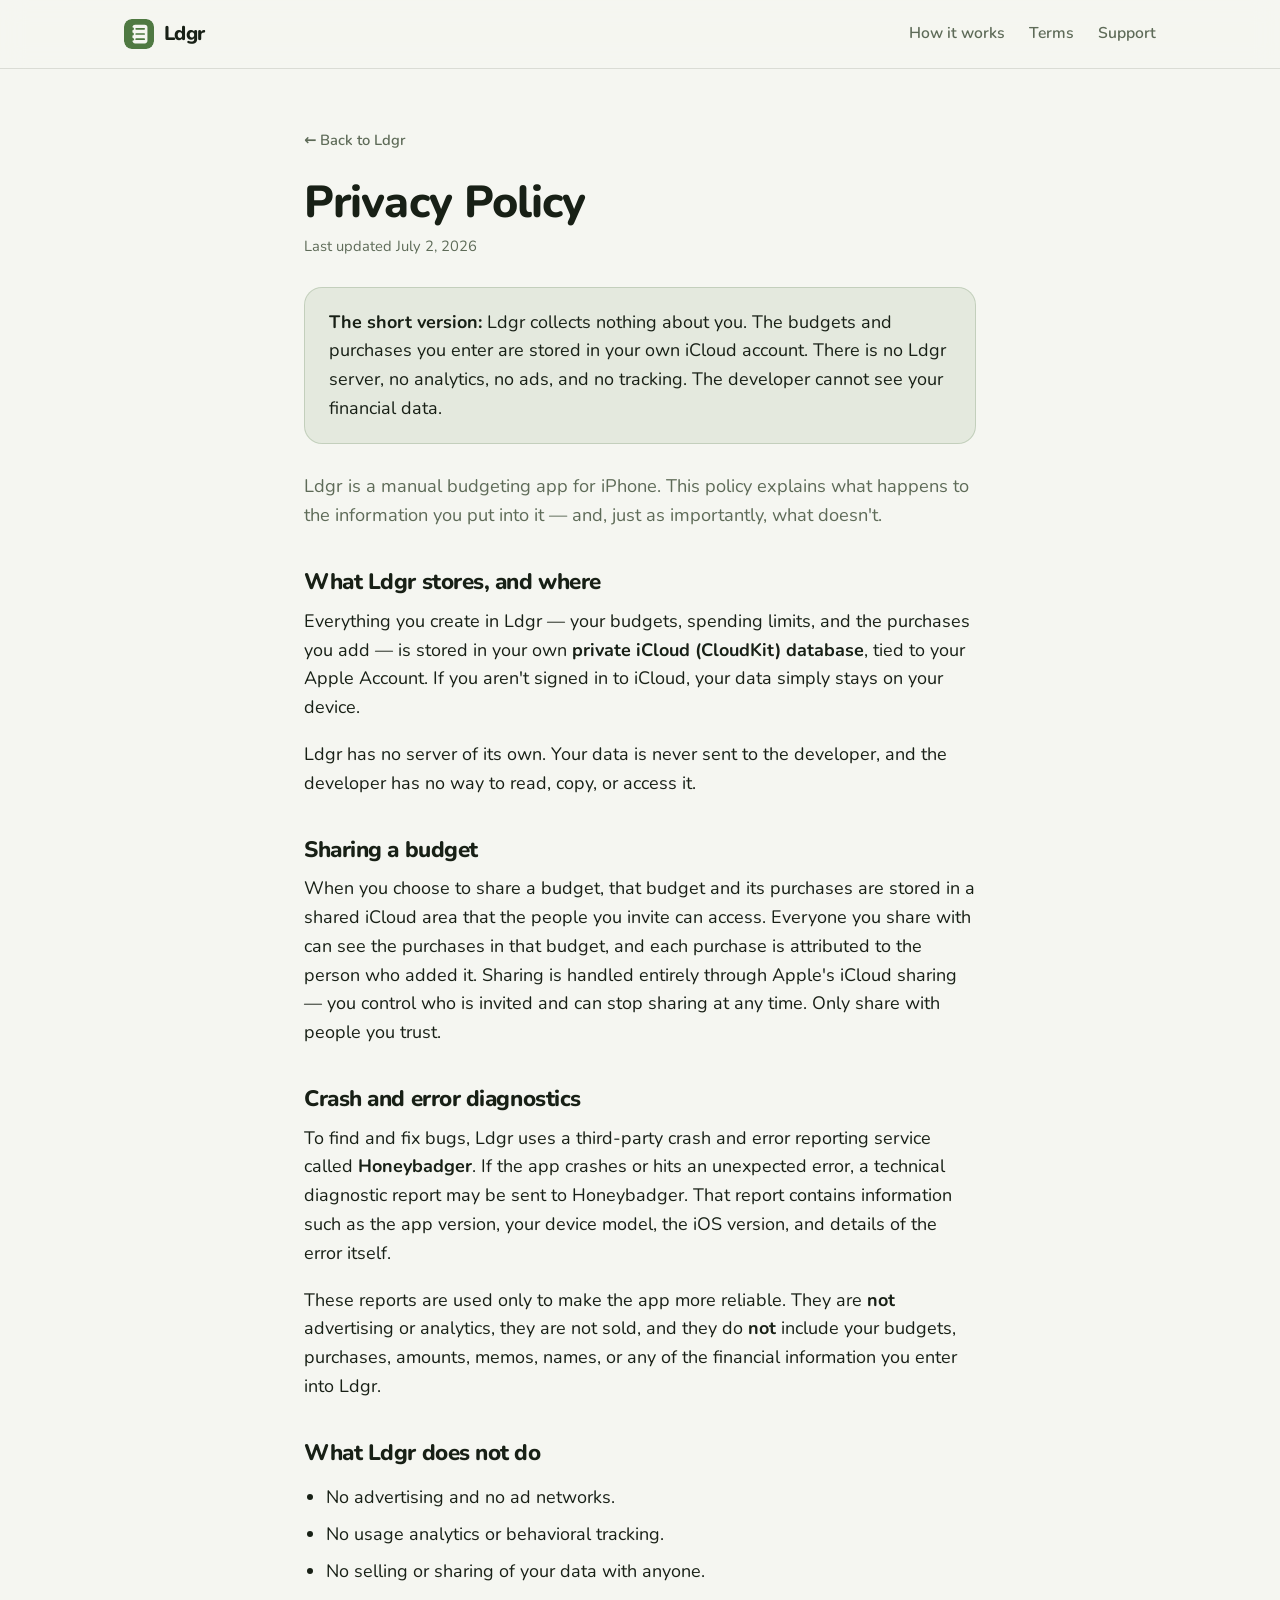
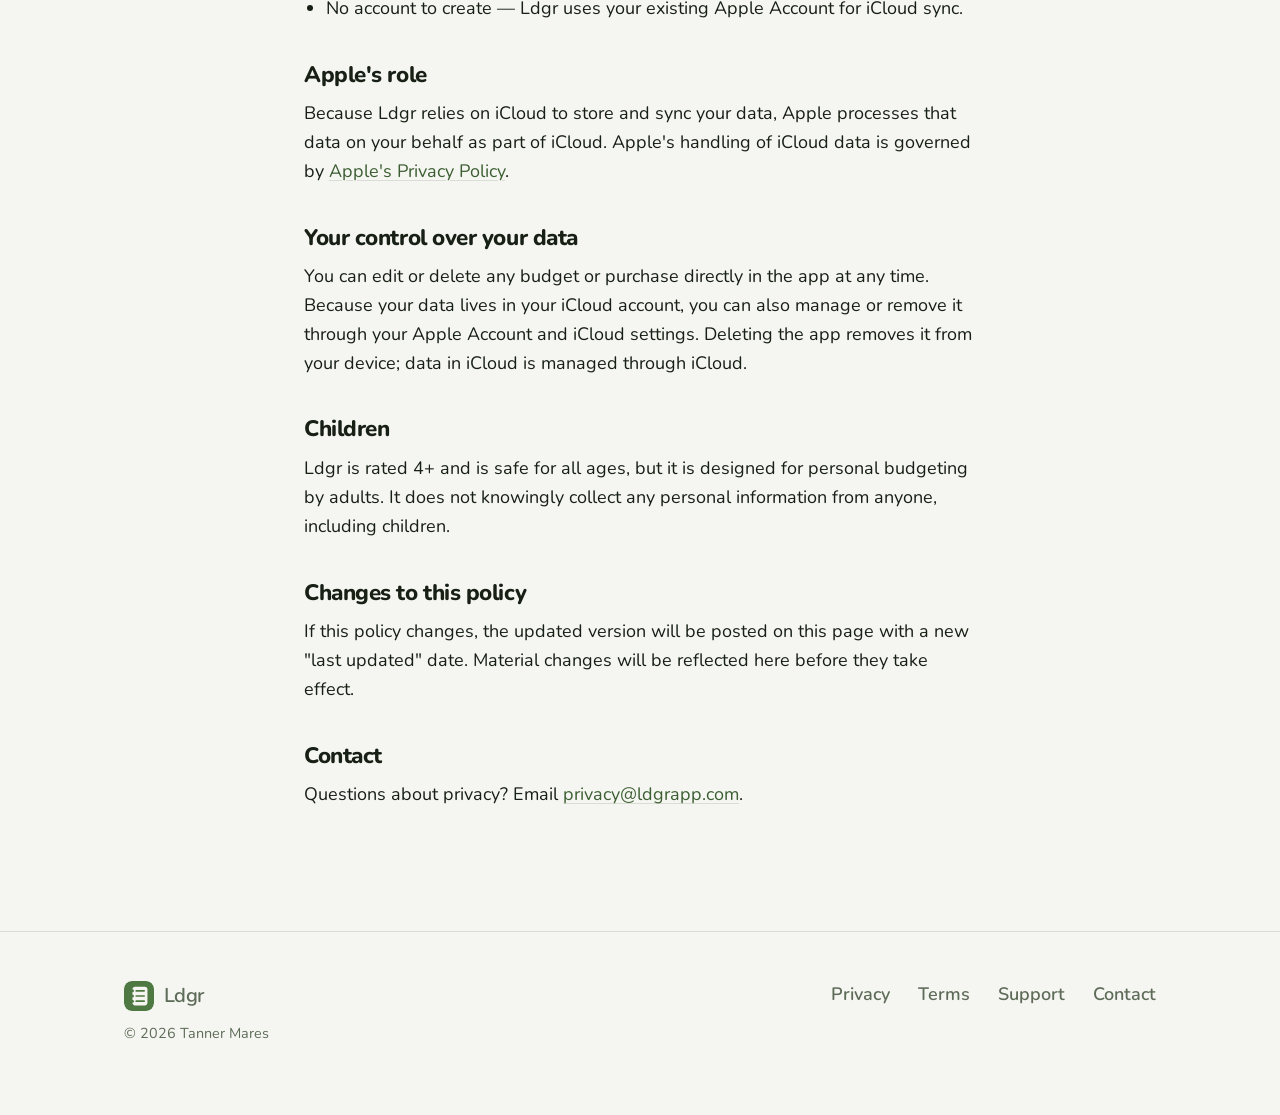
==== privacy.html @ bb8c3f77 "feat: add Ldgr marketing site with privacy, terms, and support ## Why this was needed Ldgr is about " ====
<!doctype html>
<html lang="en">
<meta charset="utf-8">
<meta name="viewport" content="width=device-width, initial-scale=1">
<title>Privacy Policy — Ldgr</title>
<meta name="description" content="Ldgr collects no personal data. Everything you enter is stored in your own iCloud account. Read the full privacy policy.">
<link rel="icon" href="favicon.svg" type="image/svg+xml">
<link rel="apple-touch-icon" href="assets/app-icon.png">
<link rel="preconnect" href="https://fonts.googleapis.com">
<link rel="preconnect" href="https://fonts.gstatic.com" crossorigin>
<link rel="stylesheet" href="https://fonts.googleapis.com/css2?family=Nunito:wght@400;600;700;800&display=swap">
<link rel="stylesheet" href="styles.css">

<header class="site-header">
  <div class="container">
    <a class="wordmark" href="/"><img src="favicon.svg" alt="">Ldgr</a>
    <nav class="site-nav">
      <a href="/#how">How it works</a>
      <a href="terms.html">Terms</a>
      <a href="support.html">Support</a>
    </nav>
  </div>
</header>

<main class="legal">
  <div class="container">
    <a class="back" href="/">← Back to Ldgr</a>
    <h1>Privacy Policy</h1>
    <p class="updated">Last updated July 2, 2026</p>

    <div class="callout">
      <p><strong>The short version:</strong> Ldgr collects nothing about you. The budgets and purchases you enter are stored in your own iCloud account. There is no Ldgr server, no analytics, no ads, and no tracking. The developer cannot see your financial data.</p>
    </div>

    <p class="lead">Ldgr is a manual budgeting app for iPhone. This policy explains what happens to the information you put into it — and, just as importantly, what doesn't.</p>

    <h2>What Ldgr stores, and where</h2>
    <p>Everything you create in Ldgr — your budgets, spending limits, and the purchases you add — is stored in your own <strong>private iCloud (CloudKit) database</strong>, tied to your Apple Account. If you aren't signed in to iCloud, your data simply stays on your device.</p>
    <p>Ldgr has no server of its own. Your data is never sent to the developer, and the developer has no way to read, copy, or access it.</p>

    <h2>Sharing a budget</h2>
    <p>When you choose to share a budget, that budget and its purchases are stored in a shared iCloud area that the people you invite can access. Everyone you share with can see the purchases in that budget, and each purchase is attributed to the person who added it. Sharing is handled entirely through Apple's iCloud sharing — you control who is invited and can stop sharing at any time. Only share with people you trust.</p>

    <h2>Crash and error diagnostics</h2>
    <p>To find and fix bugs, Ldgr uses a third-party crash and error reporting service called <strong>Honeybadger</strong>. If the app crashes or hits an unexpected error, a technical diagnostic report may be sent to Honeybadger. That report contains information such as the app version, your device model, the iOS version, and details of the error itself.</p>
    <p>These reports are used only to make the app more reliable. They are <strong>not</strong> advertising or analytics, they are not sold, and they do <strong>not</strong> include your budgets, purchases, amounts, memos, names, or any of the financial information you enter into Ldgr.</p>

    <h2>What Ldgr does not do</h2>
    <ul>
      <li>No advertising and no ad networks.</li>
      <li>No usage analytics or behavioral tracking.</li>
      <li>No selling or sharing of your data with anyone.</li>
      <li>No account to create — Ldgr uses your existing Apple Account for iCloud sync.</li>
    </ul>

    <h2>Apple's role</h2>
    <p>Because Ldgr relies on iCloud to store and sync your data, Apple processes that data on your behalf as part of iCloud. Apple's handling of iCloud data is governed by <a href="https://www.apple.com/legal/privacy/">Apple's Privacy Policy</a>.</p>

    <h2>Your control over your data</h2>
    <p>You can edit or delete any budget or purchase directly in the app at any time. Because your data lives in your iCloud account, you can also manage or remove it through your Apple Account and iCloud settings. Deleting the app removes it from your device; data in iCloud is managed through iCloud.</p>

    <h2>Children</h2>
    <p>Ldgr is rated 4+ and is safe for all ages, but it is designed for personal budgeting by adults. It does not knowingly collect any personal information from anyone, including children.</p>

    <h2>Changes to this policy</h2>
    <p>If this policy changes, the updated version will be posted on this page with a new "last updated" date. Material changes will be reflected here before they take effect.</p>

    <h2>Contact</h2>
    <p>Questions about privacy? Email <a href="mailto:privacy@ldgrapp.com">privacy@ldgrapp.com</a>.</p>
  </div>
</main>

<footer class="site-footer">
  <div class="container">
    <div>
      <a class="wordmark" href="/" style="margin-bottom:10px"><img src="favicon.svg" alt="">Ldgr</a>
      <p class="copyright">© 2026 Tanner Mares</p>
    </div>
    <nav class="fnav">
      <a href="privacy.html">Privacy</a>
      <a href="terms.html">Terms</a>
      <a href="support.html">Support</a>
      <a href="mailto:support@ldgrapp.com">Contact</a>
    </nav>
  </div>
</footer>
---- styles.css ----
/* ============================================================
   Ldgr — shared styles
   Visual language borrowed from the app: fern green, SF Rounded,
   the "left to spend" budget card, and ledger ruled lines.
   ============================================================ */

:root {
  /* Palette */
  --paper: #F5F6F1;       /* warm off-white with a faint green undertone */
  --paper-raised: #FFFFFF;
  --ink: #182016;
  --secondary: #5E6B58;
  --fern: #4F7942;
  --fern-deep: #3C5E32;
  --fern-soft: rgba(79, 121, 66, 0.10);
  --hairline: rgba(24, 32, 22, 0.12);
  --signal-orange: #E8863B;
  --signal-red: #D1453B;

  /* Type */
  --font-rounded: ui-rounded, "SF Pro Rounded", "Nunito", system-ui, -apple-system, "Segoe UI", sans-serif;

  /* Space + shape */
  --container: 1080px;
  --radius-lg: 28px;
  --radius-md: 18px;
  --radius-sm: 12px;
  --shadow-card: 0 1px 2px rgba(24, 32, 22, 0.05), 0 18px 40px -24px rgba(24, 32, 22, 0.35);
  --shadow-phone: 0 8px 24px -8px rgba(24, 32, 22, 0.25), 0 40px 80px -40px rgba(24, 32, 22, 0.45);
}

@media (prefers-color-scheme: dark) {
  :root {
    --paper: #10160F;
    --paper-raised: #1A231A;
    --ink: #EAF0E6;
    --secondary: #9BA894;
    --fern: #7CA86B;
    --fern-deep: #98C186;
    --fern-soft: rgba(124, 168, 107, 0.14);
    --hairline: rgba(234, 240, 230, 0.14);
    --shadow-card: 0 1px 2px rgba(0, 0, 0, 0.3), 0 18px 40px -24px rgba(0, 0, 0, 0.6);
    --shadow-phone: 0 8px 24px -8px rgba(0, 0, 0, 0.5), 0 40px 80px -40px rgba(0, 0, 0, 0.7);
  }
}

/* ---------- base ---------- */
* { box-sizing: border-box; }

html { -webkit-text-size-adjust: 100%; scroll-behavior: smooth; }

body {
  margin: 0;
  font-family: var(--font-rounded);
  background: var(--paper);
  color: var(--ink);
  line-height: 1.6;
  font-size: 18px;
  -webkit-font-smoothing: antialiased;
  text-rendering: optimizeLegibility;
}

@media (prefers-reduced-motion: reduce) {
  html { scroll-behavior: auto; }
  * { animation-duration: 0.001ms !important; animation-iteration-count: 1 !important; transition-duration: 0.001ms !important; }
}

h1, h2, h3 { line-height: 1.1; letter-spacing: -0.02em; font-weight: 800; margin: 0; }

a { color: var(--fern-deep); text-decoration-color: var(--hairline); text-underline-offset: 3px; }
a:hover { text-decoration-color: currentColor; }

p { margin: 0 0 1em; }

:focus-visible {
  outline: 3px solid var(--fern);
  outline-offset: 3px;
  border-radius: 6px;
}

.container {
  width: 100%;
  max-width: var(--container);
  margin-inline: auto;
  padding-inline: 24px;
}

.tnum { font-variant-numeric: tabular-nums; }

/* ---------- ledger hairline divider ---------- */
.rule {
  border: 0;
  height: 1px;
  background: var(--hairline);
  margin: 0;
}
/* a ledger "column tick" motif used to open a section */
.eyebrow {
  display: inline-flex;
  align-items: center;
  gap: 10px;
  font-size: 0.8rem;
  font-weight: 700;
  letter-spacing: 0.12em;
  text-transform: uppercase;
  color: var(--fern);
  margin: 0 0 18px;
}
.eyebrow::before {
  content: "";
  width: 22px;
  height: 2px;
  border-radius: 2px;
  background: var(--fern);
}

/* ---------- site header ---------- */
.site-header {
  position: sticky;
  top: 0;
  z-index: 20;
  background: color-mix(in srgb, var(--paper) 88%, transparent);
  backdrop-filter: saturate(140%) blur(12px);
  border-bottom: 1px solid var(--hairline);
}
.site-header .container {
  display: flex;
  align-items: center;
  justify-content: space-between;
  height: 68px;
}
.wordmark {
  display: inline-flex;
  align-items: center;
  gap: 10px;
  font-weight: 800;
  font-size: 1.25rem;
  letter-spacing: -0.03em;
  color: var(--ink);
  text-decoration: none;
}
.wordmark img { width: 30px; height: 30px; border-radius: 8px; display: block; }
.site-nav { display: flex; gap: 24px; font-size: 0.98rem; font-weight: 600; }
.site-nav a { color: var(--secondary); text-decoration: none; }
.site-nav a:hover { color: var(--ink); }
@media (max-width: 640px) { .site-nav { display: none; } }

/* ---------- buttons / badges ---------- */
.badge {
  display: inline-flex;
  align-items: center;
  gap: 8px;
  padding: 8px 16px;
  border-radius: 999px;
  background: var(--fern-soft);
  color: var(--fern-deep);
  font-weight: 700;
  font-size: 0.9rem;
}
.badge .dot {
  width: 8px; height: 8px; border-radius: 50%;
  background: var(--fern);
  box-shadow: 0 0 0 0 var(--fern);
  animation: pulse 2.4s ease-out infinite;
}
@keyframes pulse {
  0% { box-shadow: 0 0 0 0 color-mix(in srgb, var(--fern) 55%, transparent); }
  70%, 100% { box-shadow: 0 0 0 10px transparent; }
}

/* ---------- hero ---------- */
.hero { padding: 72px 0 40px; }
.hero .container {
  display: grid;
  grid-template-columns: 1.05fr 0.95fr;
  gap: 56px;
  align-items: center;
}
.hero h1 {
  font-size: clamp(2.6rem, 6vw, 4.1rem);
  margin: 22px 0 20px;
}
.hero h1 .accent { color: var(--fern); }
.hero .lede {
  font-size: 1.2rem;
  color: var(--secondary);
  max-width: 30ch;
  margin-bottom: 28px;
}
.hero-actions { display: flex; align-items: center; gap: 18px; flex-wrap: wrap; }
.hero-sub { font-size: 0.92rem; color: var(--secondary); }

@media (max-width: 860px) {
  .hero { padding: 44px 0 24px; }
  .hero .container { grid-template-columns: 1fr; gap: 40px; }
  .hero .lede { max-width: none; }
  .hero-figure { order: -1; }
}

/* ---------- phone mockup (the signature) ---------- */
.hero-figure { display: flex; justify-content: center; }
.phone {
  width: 300px;
  max-width: 82vw;
  background: var(--paper-raised);
  border-radius: 44px;
  padding: 14px;
  box-shadow: var(--shadow-phone);
  border: 1px solid var(--hairline);
}
.app-screen {
  background: linear-gradient(180deg, var(--paper) 0%, var(--paper-raised) 100%);
  border-radius: 32px;
  padding: 22px 18px 20px;
  overflow: hidden;
}
.app-topbar {
  display: flex; align-items: baseline; justify-content: space-between;
  margin-bottom: 18px;
}
.app-title { font-size: 1.4rem; font-weight: 800; letter-spacing: -0.03em; }
.app-topbar span { color: var(--secondary); font-size: 0.85rem; }

/* budget card — a faithful replica of BudgetSummaryCard */
.budget-card {
  background: var(--paper-raised);
  border: 1px solid var(--hairline);
  border-radius: var(--radius-md);
  padding: 18px;
  box-shadow: var(--shadow-card);
  margin-bottom: 16px;
}
.budget-card .amount-row { display: flex; align-items: baseline; gap: 8px; }
.budget-card .amount {
  font-size: 2.6rem; font-weight: 800; letter-spacing: -0.03em;
  color: var(--fern);
}
.budget-card .amount-label { color: var(--secondary); font-size: 1rem; }
.budget-card .caption { color: var(--secondary); font-size: 0.82rem; margin-top: 10px; }

.progress {
  height: 8px; border-radius: 999px;
  background: var(--fern-soft);
  overflow: hidden;
  margin-top: 14px;
}
.progress-fill {
  height: 100%; border-radius: 999px;
  background: var(--fern);
  width: var(--fill, 40%);
  transform-origin: left;
  animation: fill 1.3s cubic-bezier(.2,.7,.2,1) both;
}
.progress-fill.warn { background: var(--signal-orange); }
.progress-fill.over { background: var(--signal-red); }
@keyframes fill { from { transform: scaleX(0); } to { transform: scaleX(1); } }

/* small budget rows */
.budget-row {
  display: flex; align-items: center; gap: 12px;
  padding: 12px 4px;
}
.budget-row + .budget-row { border-top: 1px solid var(--hairline); }
.monogram {
  flex: none;
  width: 40px; height: 40px; border-radius: 12px;
  display: grid; place-items: center;
  color: #fff; font-weight: 700; font-size: 1.05rem;
  background: var(--m, var(--fern));
}
.budget-row .meta { flex: 1; min-width: 0; }
.budget-row .name { font-weight: 700; font-size: 0.98rem; }
.budget-row .left { color: var(--secondary); font-size: 0.8rem; }
.budget-row .mini {
  height: 5px; border-radius: 999px; background: var(--fern-soft);
  margin-top: 6px; overflow: hidden;
}
.budget-row .mini > i {
  display: block; height: 100%; border-radius: 999px; background: var(--m, var(--fern));
}

/* facepile — attribution / sharing */
.facepile { display: inline-flex; }
.facepile .avatar {
  width: 24px; height: 24px; border-radius: 50%;
  border: 2px solid var(--paper-raised);
  display: grid; place-items: center;
  color: #fff; font-size: 0.7rem; font-weight: 700;
}
.facepile .avatar + .avatar { margin-left: -8px; }

/* ---------- generic section ---------- */
.section { padding: 72px 0; }
.section h2 { font-size: clamp(1.8rem, 3.6vw, 2.6rem); max-width: 18ch; }
.section .intro { color: var(--secondary); font-size: 1.12rem; max-width: 56ch; margin-top: 16px; }

/* present vs past — the argument */
.contrast {
  display: grid; grid-template-columns: 1fr 1fr; gap: 20px;
  margin-top: 40px;
}
.contrast .card {
  border-radius: var(--radius-md);
  padding: 28px;
  border: 1px solid var(--hairline);
}
.contrast .past { background: transparent; }
.contrast .past h3 { color: var(--secondary); }
.contrast .present { background: var(--fern-soft); border-color: color-mix(in srgb, var(--fern) 30%, transparent); }
.contrast .present h3 { color: var(--fern-deep); }
.contrast .tag {
  font-size: 0.78rem; font-weight: 700; letter-spacing: 0.1em; text-transform: uppercase;
  color: var(--secondary); display: block; margin-bottom: 10px;
}
.contrast h3 { font-size: 1.3rem; margin-bottom: 10px; }
.contrast p { color: var(--secondary); margin: 0; }
.contrast .present p { color: var(--ink); }
@media (max-width: 720px) { .contrast { grid-template-columns: 1fr; } }

/* pillars */
.pillars { display: grid; grid-template-columns: repeat(3, 1fr); gap: 28px; margin-top: 48px; }
.pillar .ico {
  width: 46px; height: 46px; border-radius: 13px;
  display: grid; place-items: center;
  background: var(--fern-soft); color: var(--fern);
  margin-bottom: 16px;
}
.pillar .ico svg { width: 24px; height: 24px; }
.pillar h3 { font-size: 1.22rem; margin-bottom: 8px; }
.pillar p { color: var(--secondary); margin: 0; font-size: 1rem; }
@media (max-width: 760px) { .pillars { grid-template-columns: 1fr; gap: 32px; } }

/* how it works — a real sequence, so numbers carry meaning */
.steps { margin-top: 44px; display: grid; gap: 0; }
.step {
  display: grid; grid-template-columns: 60px 1fr; gap: 24px;
  padding: 26px 0;
  align-items: start;
}
.step + .step { border-top: 1px solid var(--hairline); }
.step .n {
  font-size: 1.1rem; font-weight: 800; color: var(--fern);
  font-variant-numeric: tabular-nums;
  padding-top: 2px;
}
.step h3 { font-size: 1.28rem; margin-bottom: 6px; }
.step p { color: var(--secondary); margin: 0; }
@media (max-width: 560px) { .step { grid-template-columns: 40px 1fr; gap: 16px; } }

/* why ldgr — founder note */
.founder {
  background: var(--fern-soft);
  border: 1px solid color-mix(in srgb, var(--fern) 22%, transparent);
}
.founder .container { max-width: 760px; }
.founder blockquote { margin: 0; }
.founder p { font-size: 1.18rem; color: var(--ink); }
.founder .signoff {
  display: flex; align-items: center; gap: 14px; margin-top: 28px;
  font-size: 0.98rem;
}
.founder .signoff .avatar {
  width: 44px; height: 44px; border-radius: 50%;
  background: var(--fern); color: #fff;
  display: grid; place-items: center; font-weight: 800;
}
.founder .signoff .who strong { display: block; }
.founder .signoff .who span { color: var(--secondary); font-size: 0.88rem; }

/* private by design */
.private { text-align: center; }
.private .container { max-width: 640px; }
.private .lock {
  width: 56px; height: 56px; border-radius: 16px;
  display: grid; place-items: center; margin: 0 auto 22px;
  background: var(--fern-soft); color: var(--fern);
}
.private .lock svg { width: 28px; height: 28px; }
.private .points {
  display: flex; flex-wrap: wrap; justify-content: center; gap: 10px;
  margin-top: 26px;
}
.private .points li {
  list-style: none;
  padding: 8px 16px; border-radius: 999px;
  border: 1px solid var(--hairline);
  font-size: 0.92rem; font-weight: 600; color: var(--secondary);
}

/* ---------- footer ---------- */
.site-footer {
  border-top: 1px solid var(--hairline);
  padding: 48px 0 56px;
  margin-top: 24px;
}
.site-footer .container {
  display: flex; justify-content: space-between; gap: 32px; flex-wrap: wrap;
  align-items: start;
}
.site-footer .fnav { display: flex; gap: 28px; flex-wrap: wrap; }
.site-footer a { color: var(--secondary); text-decoration: none; font-weight: 600; }
.site-footer a:hover { color: var(--ink); }
.site-footer .copyright { color: var(--secondary); font-size: 0.9rem; }

/* ============================================================
   Legal / support pages
   ============================================================ */
.legal { padding: 56px 0 80px; }
.legal .container { max-width: 720px; }
.legal .back { font-size: 0.92rem; font-weight: 600; text-decoration: none; color: var(--secondary); }
.legal .back:hover { color: var(--ink); }
.legal h1 { font-size: clamp(2rem, 5vw, 2.8rem); margin: 24px 0 8px; }
.legal .updated { color: var(--secondary); font-size: 0.92rem; margin-bottom: 8px; }
.legal .lead { font-size: 1.14rem; color: var(--secondary); margin: 20px 0 8px; }
.legal h2 { font-size: 1.4rem; margin: 40px 0 12px; }
.legal h3 { font-size: 1.1rem; margin: 24px 0 8px; }
.legal p, .legal li { color: var(--ink); }
.legal ul { padding-left: 22px; }
.legal li { margin-bottom: 8px; }
.legal .callout {
  background: var(--fern-soft);
  border: 1px solid color-mix(in srgb, var(--fern) 22%, transparent);
  border-radius: var(--radius-md);
  padding: 20px 24px;
  margin: 28px 0;
}
.legal .callout p:last-child { margin-bottom: 0; }

/* FAQ (support) */
.faq details {
  border-top: 1px solid var(--hairline);
  padding: 8px 0;
}
.faq details:last-of-type { border-bottom: 1px solid var(--hairline); }
.faq summary {
  cursor: pointer; padding: 14px 0;
  font-weight: 700; font-size: 1.08rem;
  list-style: none;
  display: flex; justify-content: space-between; align-items: center; gap: 16px;
}
.faq summary::-webkit-details-marker { display: none; }
.faq summary::after { content: "+"; color: var(--fern); font-size: 1.4rem; font-weight: 700; }
.faq details[open] summary::after { content: "–"; }
.faq details[open] summary { color: var(--fern-deep); }
.faq .answer { color: var(--secondary); padding: 0 0 16px; }
.faq .answer p:last-child { margin-bottom: 0; }
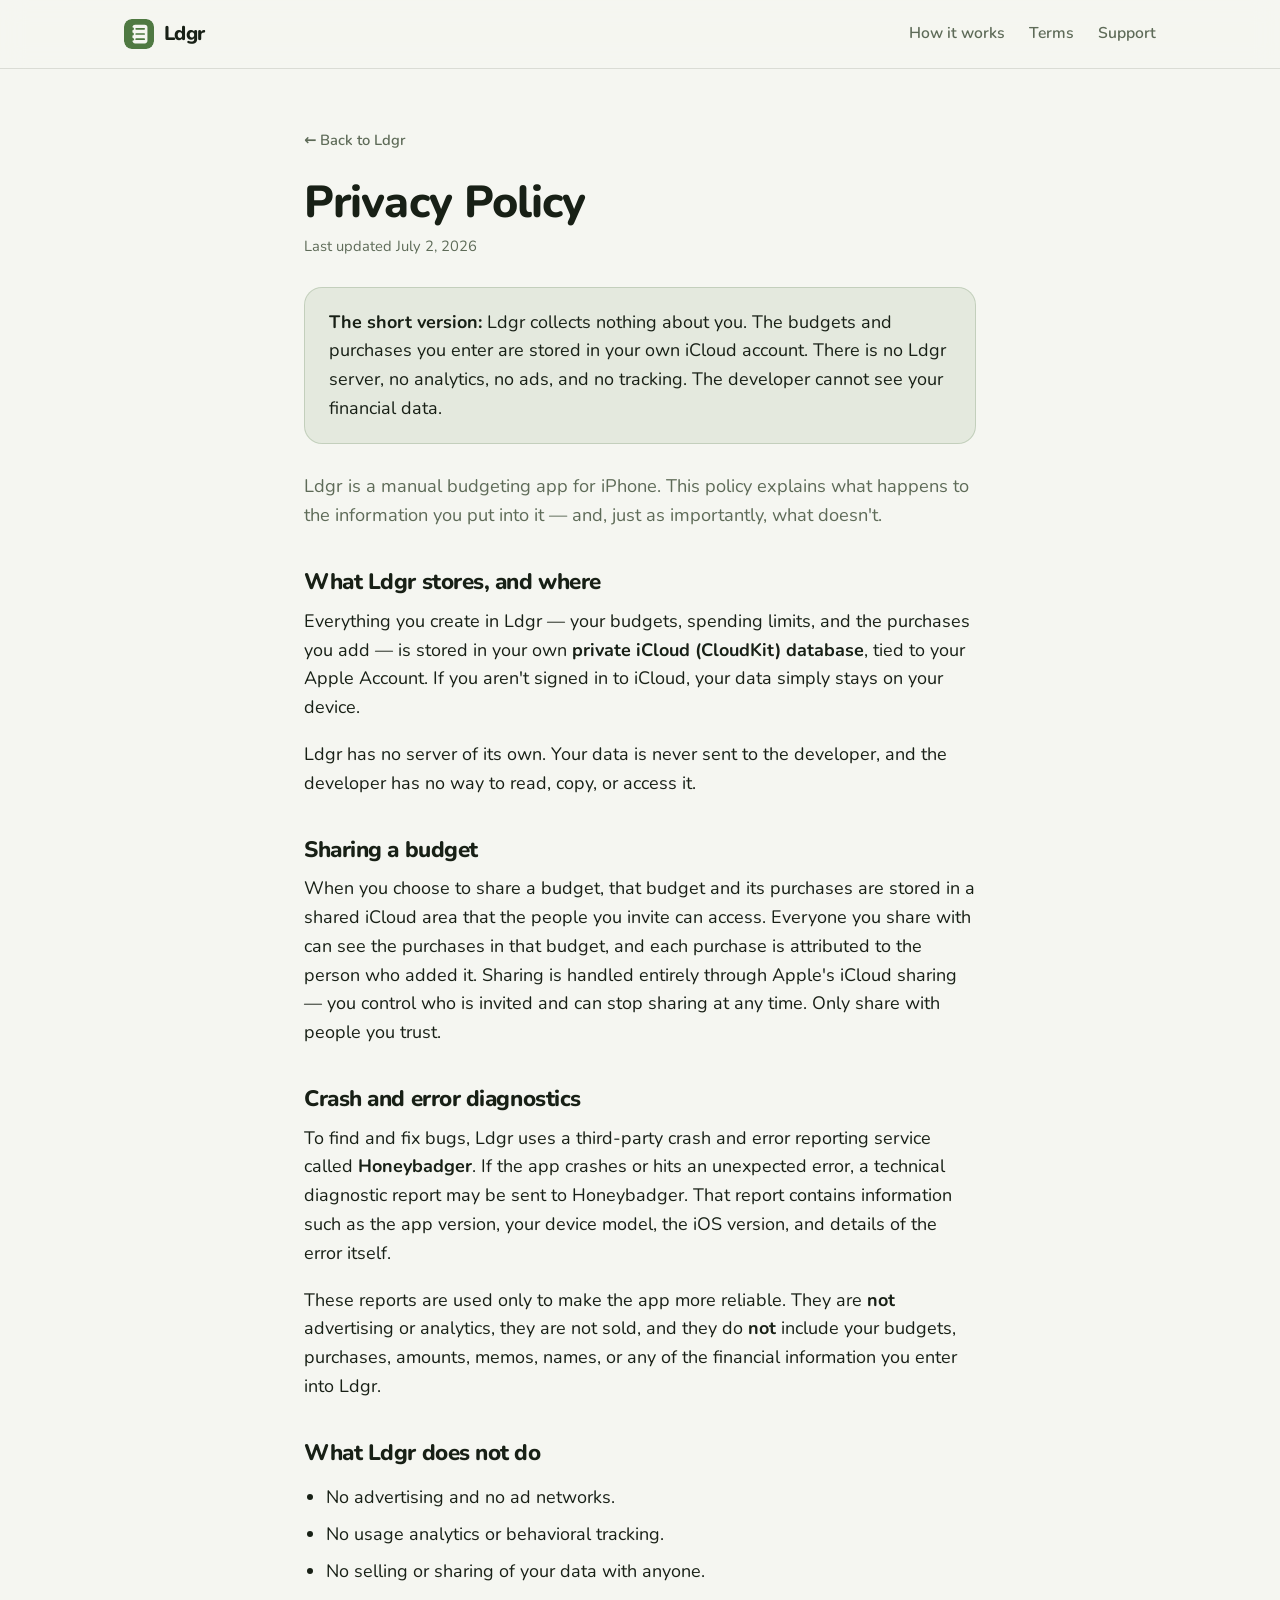
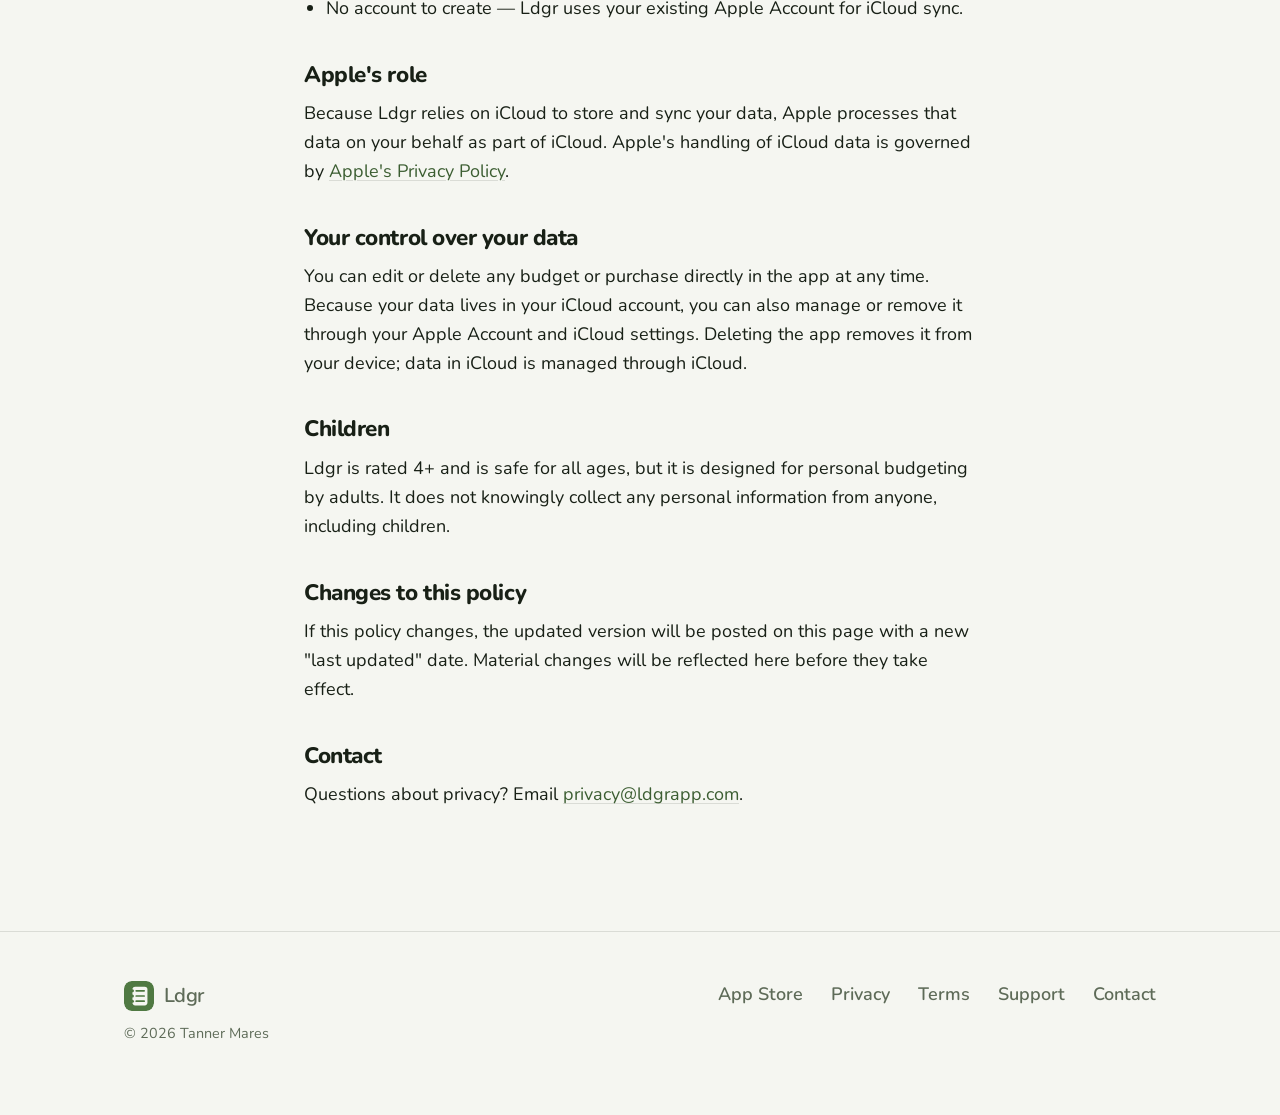
==== commit 2c3a961b: "feat: go live — replace "coming soon" with App Store links ## Why this was needed The app is now liv" ====
--- a/privacy.html
+++ b/privacy.html
@@ -6,6 +6,23 @@
 <meta name="description" content="Ldgr collects no personal data. Everything you enter is stored in your own iCloud account. Read the full privacy policy.">
 <link rel="icon" href="favicon.svg" type="image/svg+xml">
 <link rel="apple-touch-icon" href="assets/app-icon.png">
+<meta name="apple-itunes-app" content="app-id=6476118269">
+<meta name="theme-color" content="#4F7942">
+<meta property="og:type" content="article">
+<meta property="og:site_name" content="Ldgr">
+<meta property="og:title" content="Privacy Policy — Ldgr">
+<meta property="og:description" content="Ldgr collects nothing about you. Your budgets and purchases live in your own iCloud account.">
+<meta property="og:url" content="https://ldgrapp.com/privacy.html">
+<meta property="og:image" content="https://ldgrapp.com/assets/og-image.png">
+<meta property="og:image:secure_url" content="https://ldgrapp.com/assets/og-image.png">
+<meta property="og:image:type" content="image/png">
+<meta property="og:image:width" content="2400">
+<meta property="og:image:height" content="1260">
+<meta property="og:image:alt" content="The Ldgr app showing $1,240 left to spend across four budgets.">
+<meta name="twitter:card" content="summary_large_image">
+<meta name="twitter:title" content="Privacy Policy — Ldgr">
+<meta name="twitter:description" content="Ldgr collects nothing about you. Your budgets and purchases live in your own iCloud account.">
+<meta name="twitter:image" content="https://ldgrapp.com/assets/og-image.png">
 <link rel="preconnect" href="https://fonts.googleapis.com">
 <link rel="preconnect" href="https://fonts.gstatic.com" crossorigin>
 <link rel="stylesheet" href="https://fonts.googleapis.com/css2?family=Nunito:wght@400;600;700;800&display=swap">
@@ -77,6 +94,7 @@
       <p class="copyright">© 2026 Tanner Mares</p>
     </div>
     <nav class="fnav">
+      <a href="https://apps.apple.com/app/id6476118269">App Store</a>
       <a href="privacy.html">Privacy</a>
       <a href="terms.html">Terms</a>
       <a href="support.html">Support</a>
--- a/styles.css
+++ b/styles.css
@@ -187,8 +187,16 @@
   max-width: 30ch;
   margin-bottom: 28px;
 }
-.hero-actions { display: flex; align-items: center; gap: 18px; flex-wrap: wrap; }
+.hero-actions { display: flex; align-items: center; gap: 18px 20px; flex-wrap: wrap; }
 .hero-sub { font-size: 0.92rem; color: var(--secondary); }
+.appstore {
+  display: inline-block;
+  border-radius: 10px;
+  transition: transform 0.15s ease, box-shadow 0.15s ease;
+}
+.appstore img { display: block; height: 50px; width: auto; }
+.appstore:hover { transform: translateY(-1px); }
+.appstore:focus-visible { outline: 3px solid var(--fern); outline-offset: 4px; }
 
 @media (max-width: 860px) {
   .hero { padding: 44px 0 24px; }
@@ -346,6 +354,41 @@
 .step h3 { font-size: 1.28rem; margin-bottom: 6px; }
 .step p { color: var(--secondary); margin: 0; }
 @media (max-width: 560px) { .step { grid-template-columns: 40px 1fr; gap: 16px; } }
+
+/* home-screen widgets */
+.widgets {
+  display: grid;
+  grid-template-columns: repeat(2, minmax(0, 258px));
+  gap: 24px;
+  margin-top: 44px;
+}
+.widget {
+  background: var(--paper-raised);
+  border: 1px solid var(--hairline);
+  border-radius: 24px;
+  padding: 22px;
+  box-shadow: var(--shadow-card);
+}
+.widget .w-head { display: flex; align-items: center; gap: 10px; margin-bottom: 16px; }
+.widget .w-glyph { width: 30px; height: 30px; border-radius: 8px; display: block; }
+.widget .w-mono {
+  width: 30px; height: 30px; border-radius: 9px;
+  display: grid; place-items: center;
+  color: #fff; font-weight: 700; font-size: 0.85rem;
+  background: var(--m, var(--fern));
+}
+.widget .w-app { font-weight: 800; font-size: 1.02rem; letter-spacing: -0.02em; }
+.widget .w-amount { font-size: 2.3rem; font-weight: 800; letter-spacing: -0.03em; color: var(--fern); line-height: 1; }
+.widget .w-label { color: var(--secondary); font-size: 0.9rem; margin-top: 4px; }
+.widget .progress { margin-top: 14px; }
+.widget .w-tap {
+  margin-top: 16px; padding-top: 14px;
+  border-top: 1px solid var(--hairline);
+  color: var(--fern-deep); font-weight: 700; font-size: 0.82rem;
+}
+@media (max-width: 640px) {
+  .widgets { grid-template-columns: 1fr; max-width: 320px; }
+}
 
 /* why ldgr — founder note */
 .founder {
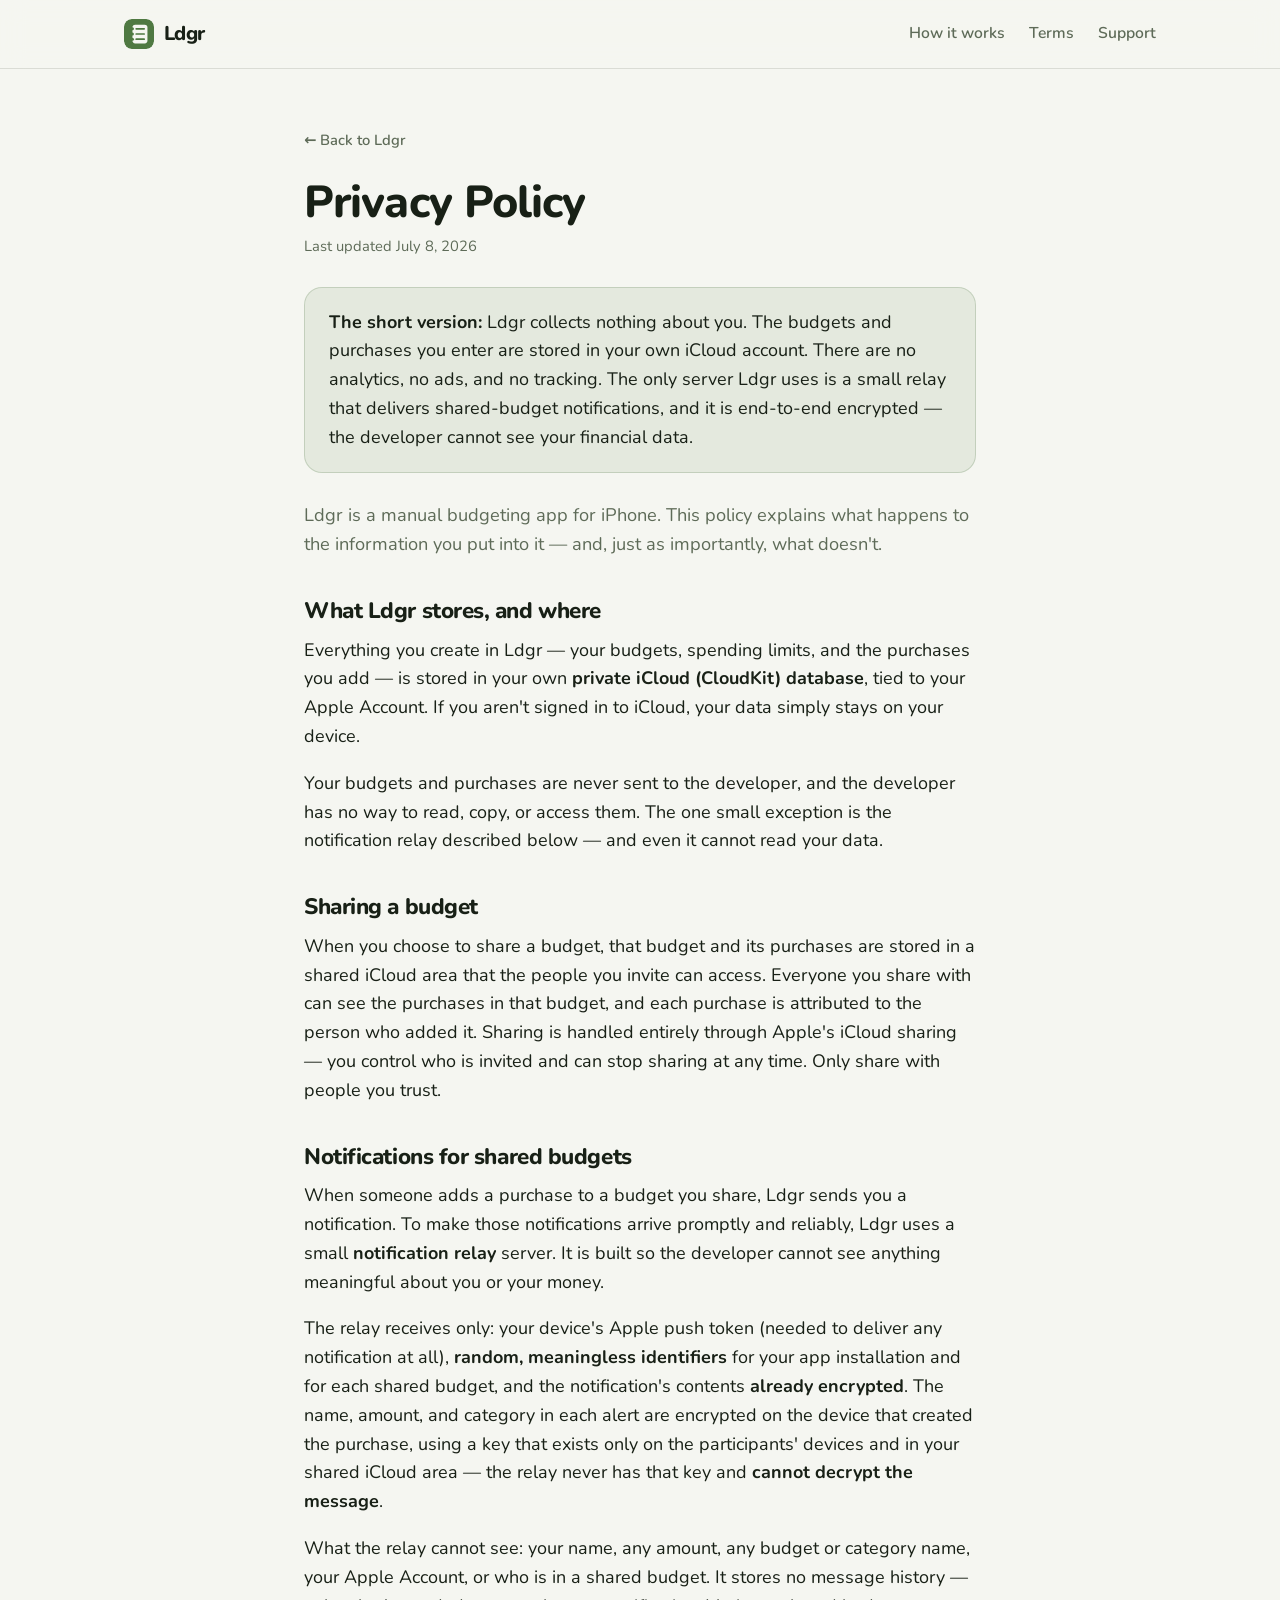
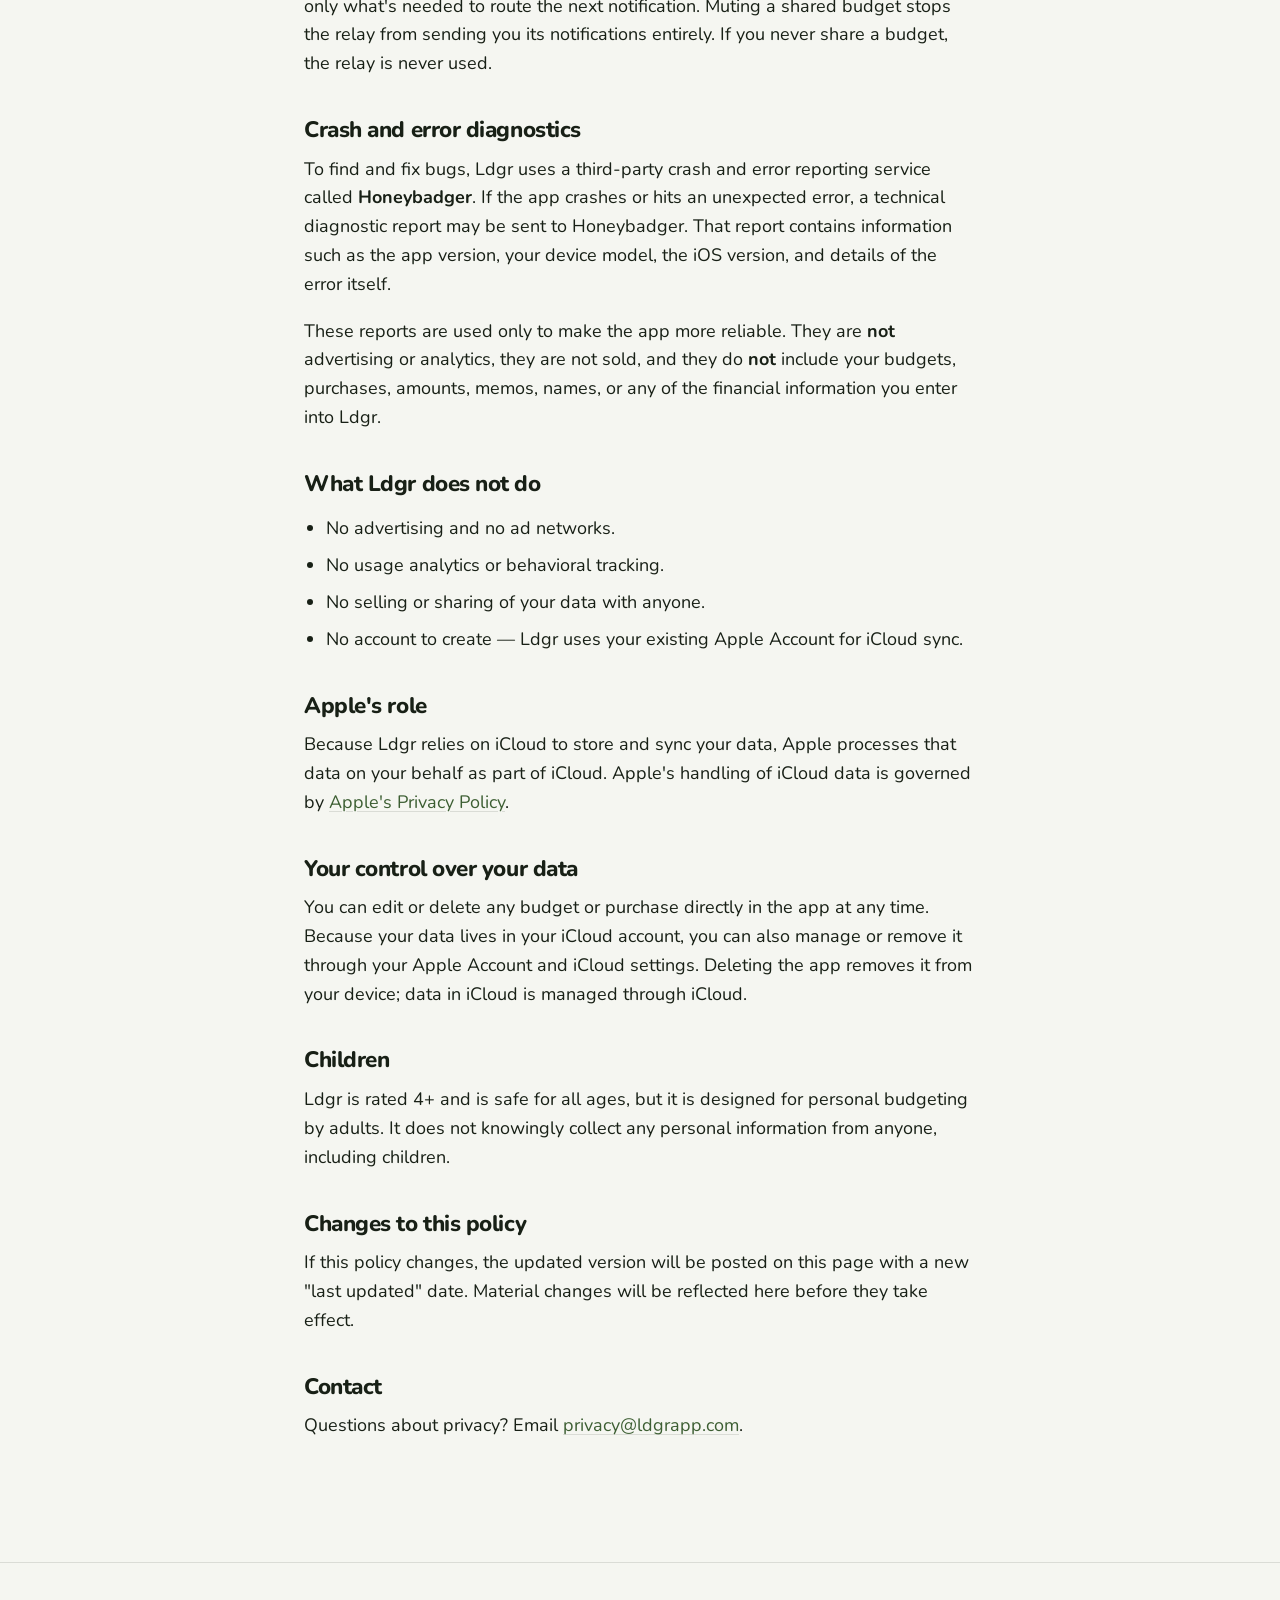
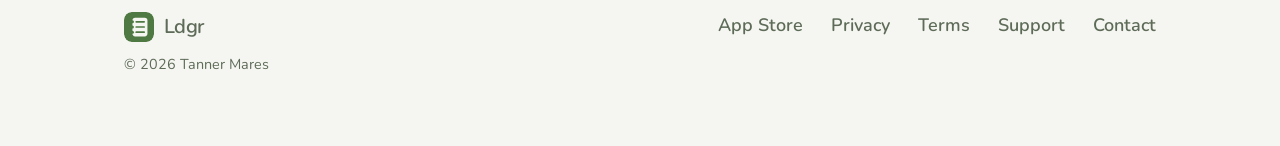
==== commit 6bd989ef: "docs(legal): disclose the encrypted notification relay ## Why this was needed The privacy policy and" ====
--- a/privacy.html
+++ b/privacy.html
@@ -3,7 +3,7 @@
 <meta charset="utf-8">
 <meta name="viewport" content="width=device-width, initial-scale=1">
 <title>Privacy Policy — Ldgr</title>
-<meta name="description" content="Ldgr collects no personal data. Everything you enter is stored in your own iCloud account. Read the full privacy policy.">
+<meta name="description" content="Ldgr collects no personal data. Everything you enter is stored in your own iCloud account, and shared-budget alerts are end-to-end encrypted. Read the full privacy policy.">
 <link rel="icon" href="favicon.svg" type="image/svg+xml">
 <link rel="apple-touch-icon" href="assets/app-icon.png">
 <meta name="apple-itunes-app" content="app-id=6476118269">
@@ -11,7 +11,7 @@
 <meta property="og:type" content="article">
 <meta property="og:site_name" content="Ldgr">
 <meta property="og:title" content="Privacy Policy — Ldgr">
-<meta property="og:description" content="Ldgr collects nothing about you. Your budgets and purchases live in your own iCloud account.">
+<meta property="og:description" content="Ldgr collects nothing about you. Your budgets and purchases live in your own iCloud account, and shared-budget alerts are end-to-end encrypted.">
 <meta property="og:url" content="https://ldgrapp.com/privacy.html">
 <meta property="og:image" content="https://ldgrapp.com/assets/og-image.png">
 <meta property="og:image:secure_url" content="https://ldgrapp.com/assets/og-image.png">
@@ -21,7 +21,7 @@
 <meta property="og:image:alt" content="The Ldgr app showing $1,240 left to spend across four budgets.">
 <meta name="twitter:card" content="summary_large_image">
 <meta name="twitter:title" content="Privacy Policy — Ldgr">
-<meta name="twitter:description" content="Ldgr collects nothing about you. Your budgets and purchases live in your own iCloud account.">
+<meta name="twitter:description" content="Ldgr collects nothing about you. Your budgets and purchases live in your own iCloud account, and shared-budget alerts are end-to-end encrypted.">
 <meta name="twitter:image" content="https://ldgrapp.com/assets/og-image.png">
 <link rel="preconnect" href="https://fonts.googleapis.com">
 <link rel="preconnect" href="https://fonts.gstatic.com" crossorigin>
@@ -43,20 +43,25 @@
   <div class="container">
     <a class="back" href="/">← Back to Ldgr</a>
     <h1>Privacy Policy</h1>
-    <p class="updated">Last updated July 2, 2026</p>
+    <p class="updated">Last updated July 8, 2026</p>
 
     <div class="callout">
-      <p><strong>The short version:</strong> Ldgr collects nothing about you. The budgets and purchases you enter are stored in your own iCloud account. There is no Ldgr server, no analytics, no ads, and no tracking. The developer cannot see your financial data.</p>
+      <p><strong>The short version:</strong> Ldgr collects nothing about you. The budgets and purchases you enter are stored in your own iCloud account. There are no analytics, no ads, and no tracking. The only server Ldgr uses is a small relay that delivers shared-budget notifications, and it is end-to-end encrypted — the developer cannot see your financial data.</p>
     </div>
 
     <p class="lead">Ldgr is a manual budgeting app for iPhone. This policy explains what happens to the information you put into it — and, just as importantly, what doesn't.</p>
 
     <h2>What Ldgr stores, and where</h2>
     <p>Everything you create in Ldgr — your budgets, spending limits, and the purchases you add — is stored in your own <strong>private iCloud (CloudKit) database</strong>, tied to your Apple Account. If you aren't signed in to iCloud, your data simply stays on your device.</p>
-    <p>Ldgr has no server of its own. Your data is never sent to the developer, and the developer has no way to read, copy, or access it.</p>
+    <p>Your budgets and purchases are never sent to the developer, and the developer has no way to read, copy, or access them. The one small exception is the notification relay described below — and even it cannot read your data.</p>
 
     <h2>Sharing a budget</h2>
     <p>When you choose to share a budget, that budget and its purchases are stored in a shared iCloud area that the people you invite can access. Everyone you share with can see the purchases in that budget, and each purchase is attributed to the person who added it. Sharing is handled entirely through Apple's iCloud sharing — you control who is invited and can stop sharing at any time. Only share with people you trust.</p>
+
+    <h2>Notifications for shared budgets</h2>
+    <p>When someone adds a purchase to a budget you share, Ldgr sends you a notification. To make those notifications arrive promptly and reliably, Ldgr uses a small <strong>notification relay</strong> server. It is built so the developer cannot see anything meaningful about you or your money.</p>
+    <p>The relay receives only: your device's Apple push token (needed to deliver any notification at all), <strong>random, meaningless identifiers</strong> for your app installation and for each shared budget, and the notification's contents <strong>already encrypted</strong>. The name, amount, and category in each alert are encrypted on the device that created the purchase, using a key that exists only on the participants' devices and in your shared iCloud area — the relay never has that key and <strong>cannot decrypt the message</strong>.</p>
+    <p>What the relay cannot see: your name, any amount, any budget or category name, your Apple Account, or who is in a shared budget. It stores no message history — only what's needed to route the next notification. Muting a shared budget stops the relay from sending you its notifications entirely. If you never share a budget, the relay is never used.</p>
 
     <h2>Crash and error diagnostics</h2>
     <p>To find and fix bugs, Ldgr uses a third-party crash and error reporting service called <strong>Honeybadger</strong>. If the app crashes or hits an unexpected error, a technical diagnostic report may be sent to Honeybadger. That report contains information such as the app version, your device model, the iOS version, and details of the error itself.</p>
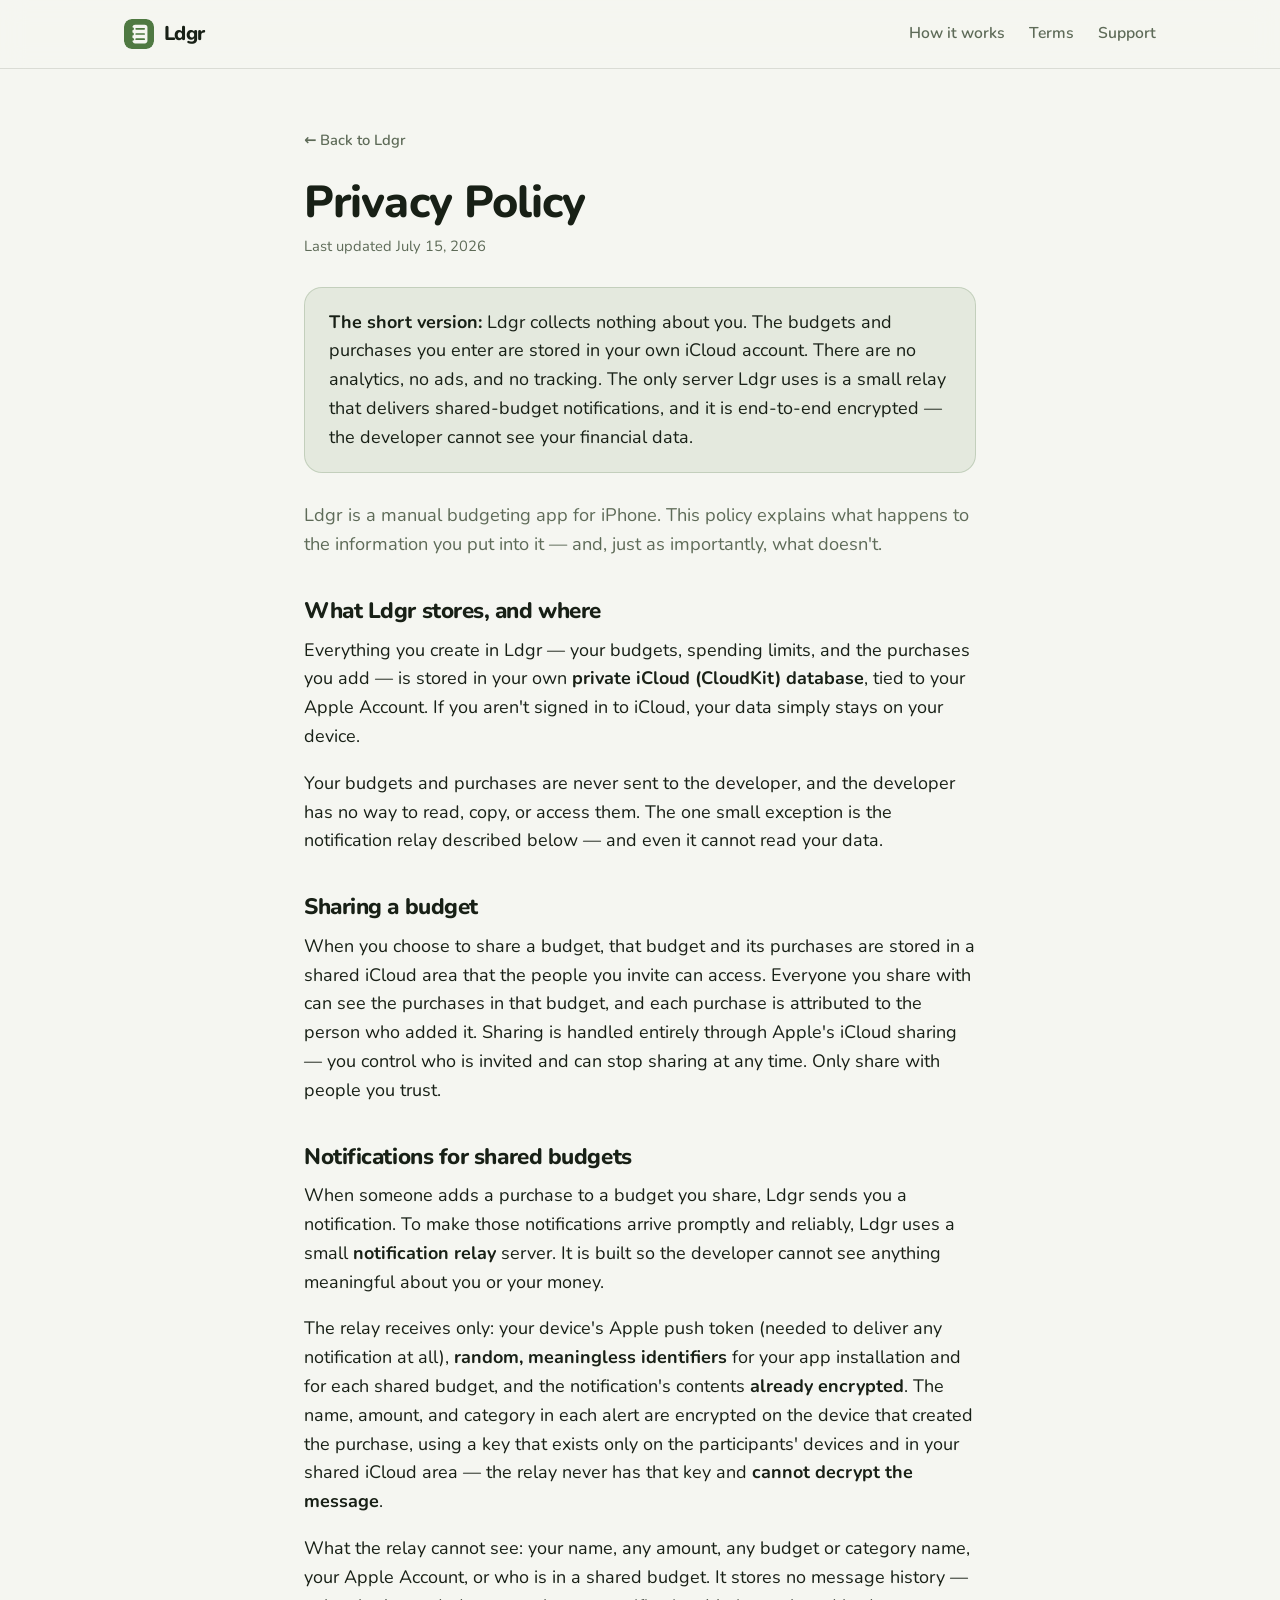
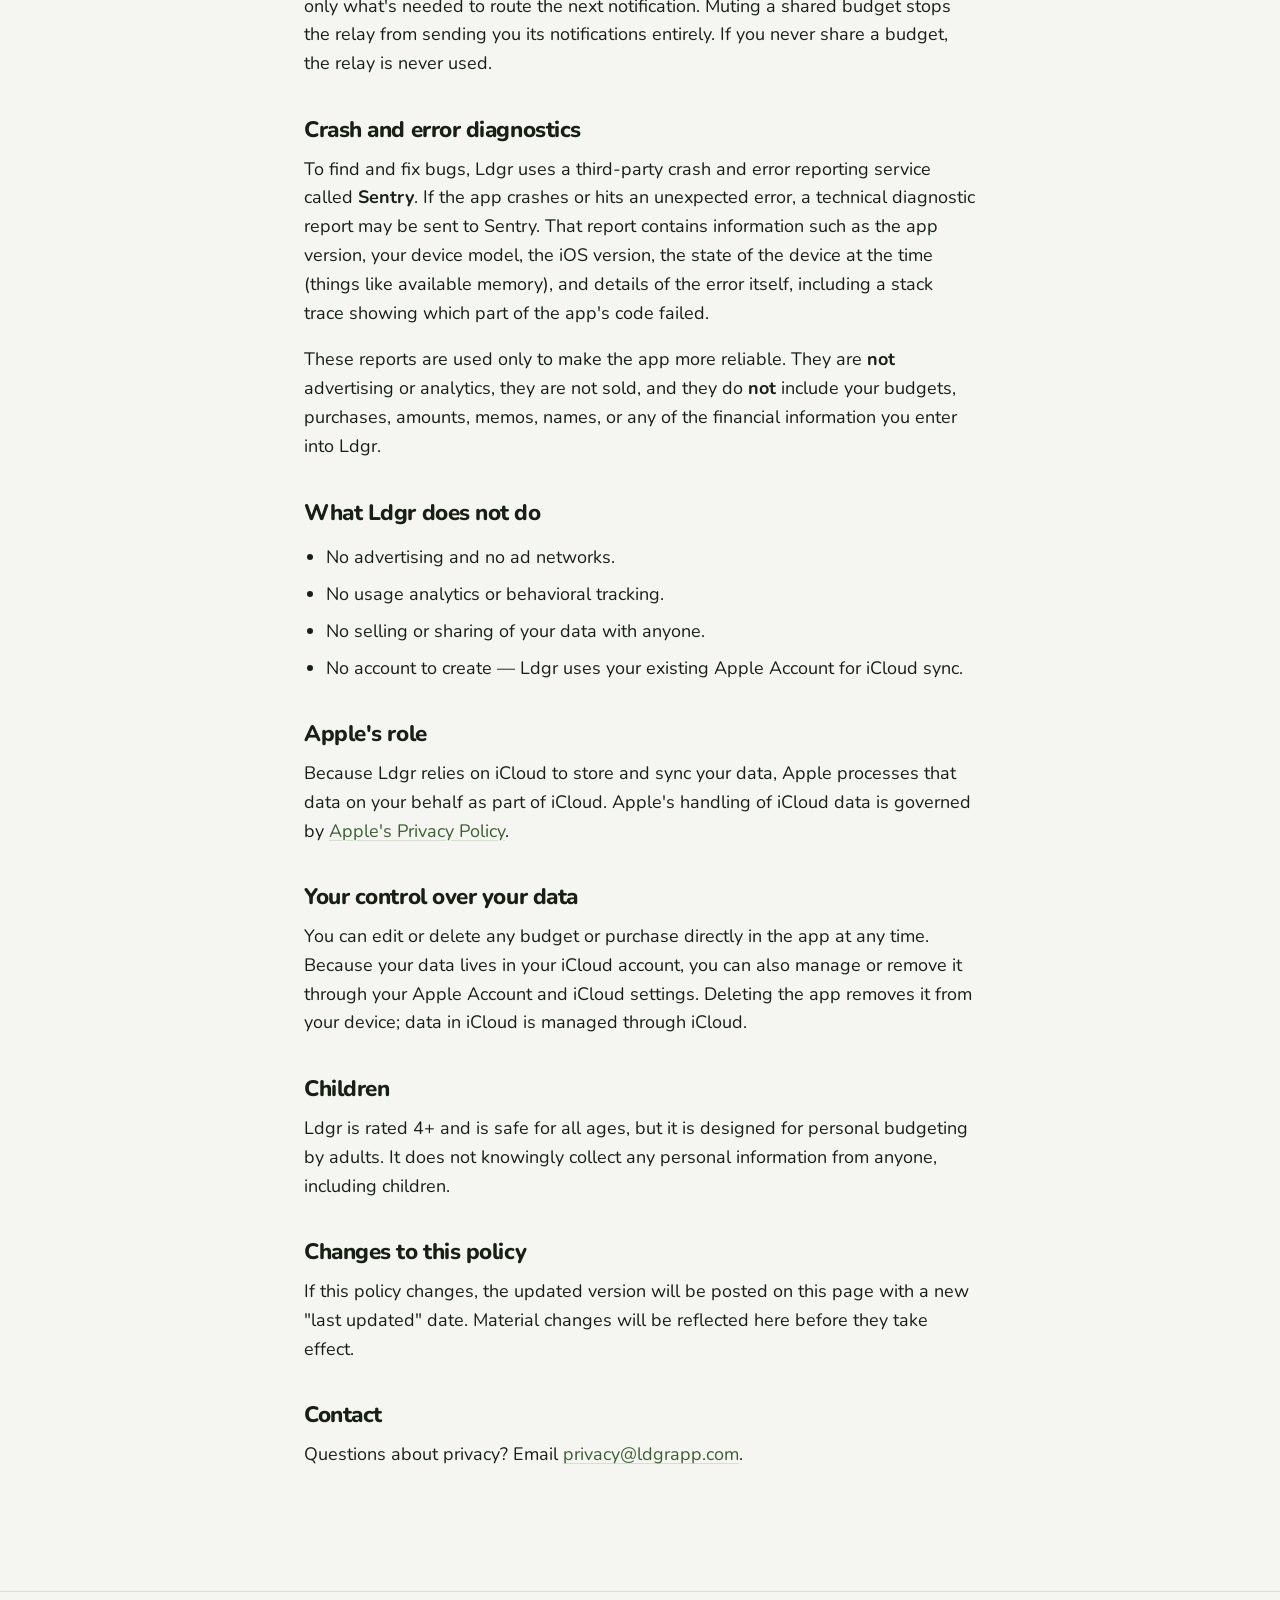
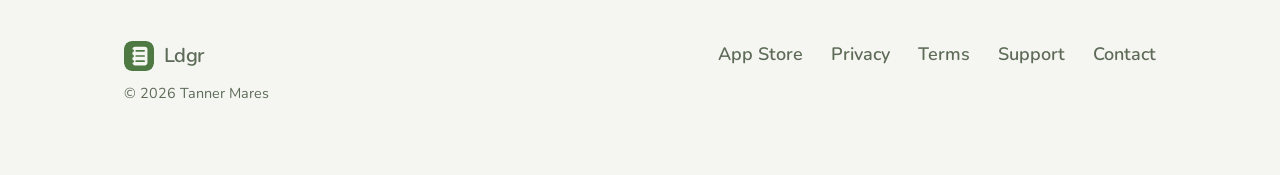
==== commit f7d62eb2: "docs(legal): name Sentry as the diagnostics processor ## Why this was needed  The privacy policy nam" ====
--- a/privacy.html
+++ b/privacy.html
@@ -43,7 +43,7 @@
   <div class="container">
     <a class="back" href="/">← Back to Ldgr</a>
     <h1>Privacy Policy</h1>
-    <p class="updated">Last updated July 8, 2026</p>
+    <p class="updated">Last updated July 15, 2026</p>
 
     <div class="callout">
       <p><strong>The short version:</strong> Ldgr collects nothing about you. The budgets and purchases you enter are stored in your own iCloud account. There are no analytics, no ads, and no tracking. The only server Ldgr uses is a small relay that delivers shared-budget notifications, and it is end-to-end encrypted — the developer cannot see your financial data.</p>
@@ -64,7 +64,7 @@
     <p>What the relay cannot see: your name, any amount, any budget or category name, your Apple Account, or who is in a shared budget. It stores no message history — only what's needed to route the next notification. Muting a shared budget stops the relay from sending you its notifications entirely. If you never share a budget, the relay is never used.</p>
 
     <h2>Crash and error diagnostics</h2>
-    <p>To find and fix bugs, Ldgr uses a third-party crash and error reporting service called <strong>Honeybadger</strong>. If the app crashes or hits an unexpected error, a technical diagnostic report may be sent to Honeybadger. That report contains information such as the app version, your device model, the iOS version, and details of the error itself.</p>
+    <p>To find and fix bugs, Ldgr uses a third-party crash and error reporting service called <strong>Sentry</strong>. If the app crashes or hits an unexpected error, a technical diagnostic report may be sent to Sentry. That report contains information such as the app version, your device model, the iOS version, the state of the device at the time (things like available memory), and details of the error itself, including a stack trace showing which part of the app's code failed.</p>
     <p>These reports are used only to make the app more reliable. They are <strong>not</strong> advertising or analytics, they are not sold, and they do <strong>not</strong> include your budgets, purchases, amounts, memos, names, or any of the financial information you enter into Ldgr.</p>
 
     <h2>What Ldgr does not do</h2>
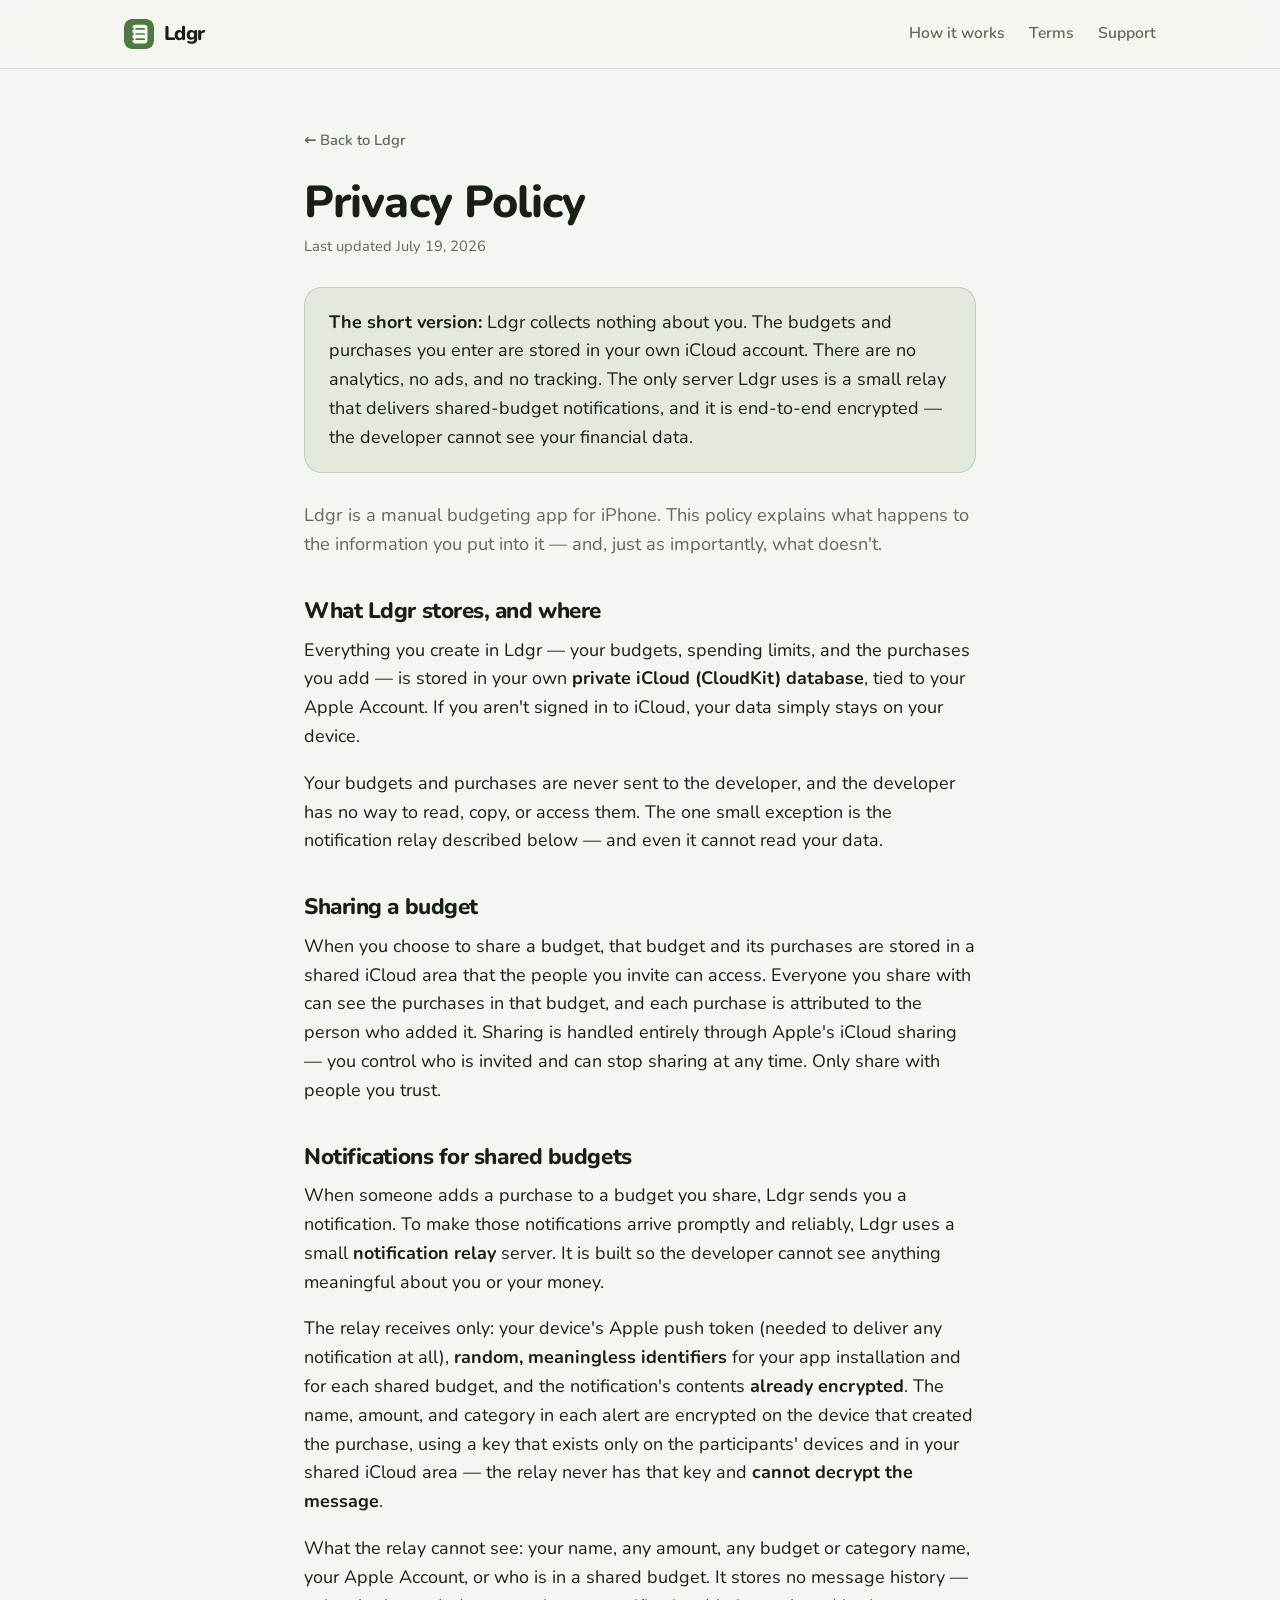
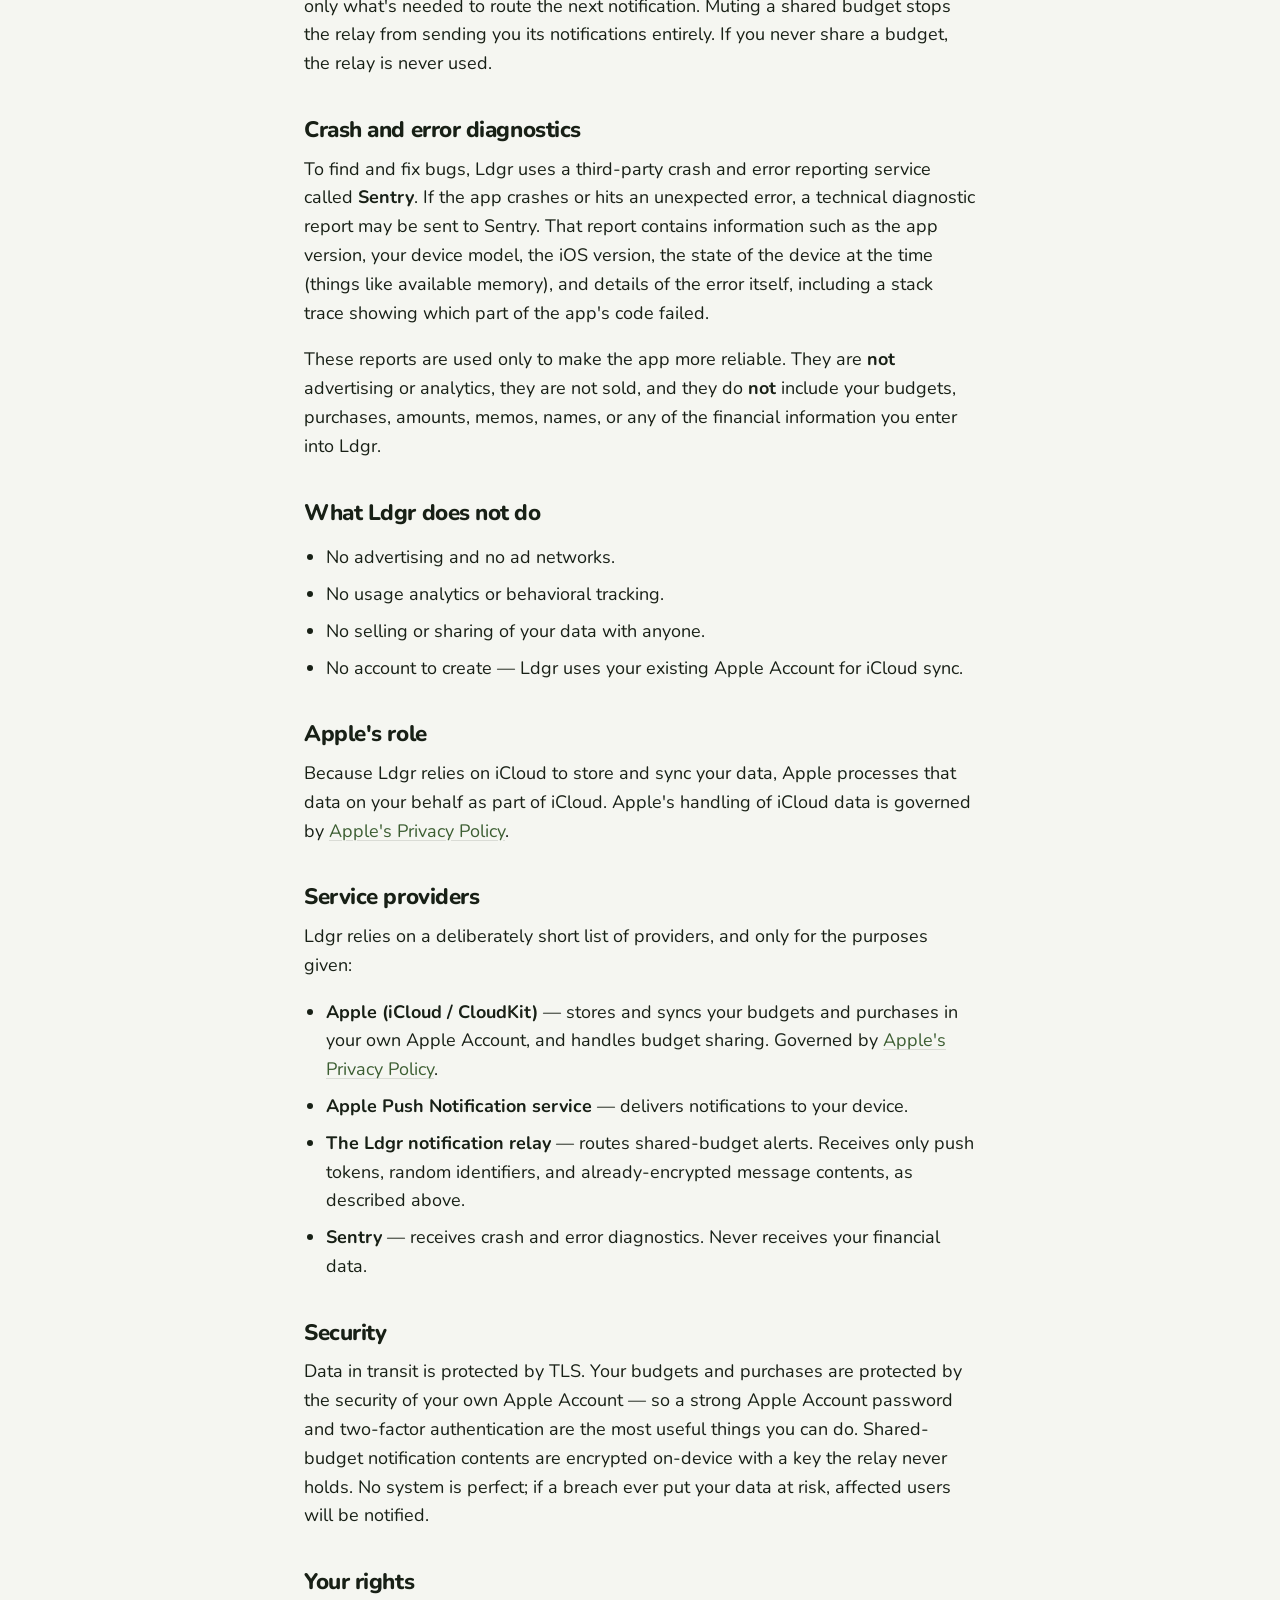
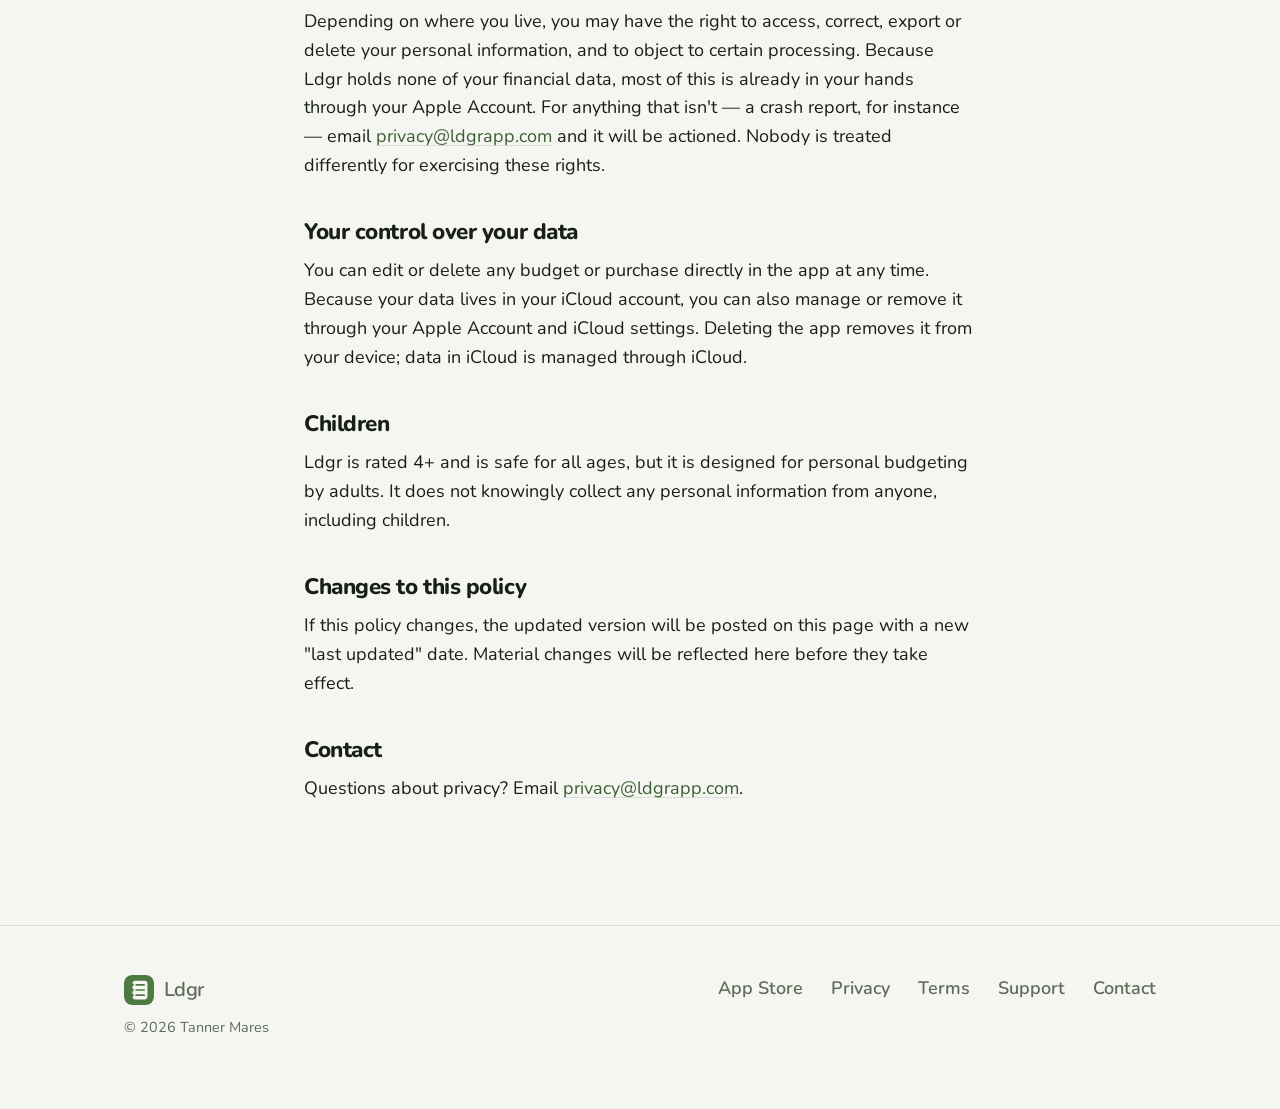
==== commit c5711259: "docs(legal): add governing law, rights, and provider disclosures ## Why this was needed The terms na" ====
--- a/privacy.html
+++ b/privacy.html
@@ -43,7 +43,7 @@
   <div class="container">
     <a class="back" href="/">← Back to Ldgr</a>
     <h1>Privacy Policy</h1>
-    <p class="updated">Last updated July 15, 2026</p>
+    <p class="updated">Last updated July 19, 2026</p>
 
     <div class="callout">
       <p><strong>The short version:</strong> Ldgr collects nothing about you. The budgets and purchases you enter are stored in your own iCloud account. There are no analytics, no ads, and no tracking. The only server Ldgr uses is a small relay that delivers shared-budget notifications, and it is end-to-end encrypted — the developer cannot see your financial data.</p>
@@ -78,6 +78,21 @@
     <h2>Apple's role</h2>
     <p>Because Ldgr relies on iCloud to store and sync your data, Apple processes that data on your behalf as part of iCloud. Apple's handling of iCloud data is governed by <a href="https://www.apple.com/legal/privacy/">Apple's Privacy Policy</a>.</p>
 
+    <h2>Service providers</h2>
+    <p>Ldgr relies on a deliberately short list of providers, and only for the purposes given:</p>
+    <ul>
+      <li><strong>Apple (iCloud / CloudKit)</strong> — stores and syncs your budgets and purchases in your own Apple Account, and handles budget sharing. Governed by <a href="https://www.apple.com/legal/privacy/">Apple's Privacy Policy</a>.</li>
+      <li><strong>Apple Push Notification service</strong> — delivers notifications to your device.</li>
+      <li><strong>The Ldgr notification relay</strong> — routes shared-budget alerts. Receives only push tokens, random identifiers, and already-encrypted message contents, as described above.</li>
+      <li><strong>Sentry</strong> — receives crash and error diagnostics. Never receives your financial data.</li>
+    </ul>
+
+    <h2>Security</h2>
+    <p>Data in transit is protected by TLS. Your budgets and purchases are protected by the security of your own Apple Account — so a strong Apple Account password and two-factor authentication are the most useful things you can do. Shared-budget notification contents are encrypted on-device with a key the relay never holds. No system is perfect; if a breach ever put your data at risk, affected users will be notified.</p>
+
+    <h2>Your rights</h2>
+    <p>Depending on where you live, you may have the right to access, correct, export or delete your personal information, and to object to certain processing. Because Ldgr holds none of your financial data, most of this is already in your hands through your Apple Account. For anything that isn't — a crash report, for instance — email <a href="mailto:privacy@ldgrapp.com">privacy@ldgrapp.com</a> and it will be actioned. Nobody is treated differently for exercising these rights.</p>
+
     <h2>Your control over your data</h2>
     <p>You can edit or delete any budget or purchase directly in the app at any time. Because your data lives in your iCloud account, you can also manage or remove it through your Apple Account and iCloud settings. Deleting the app removes it from your device; data in iCloud is managed through iCloud.</p>
 
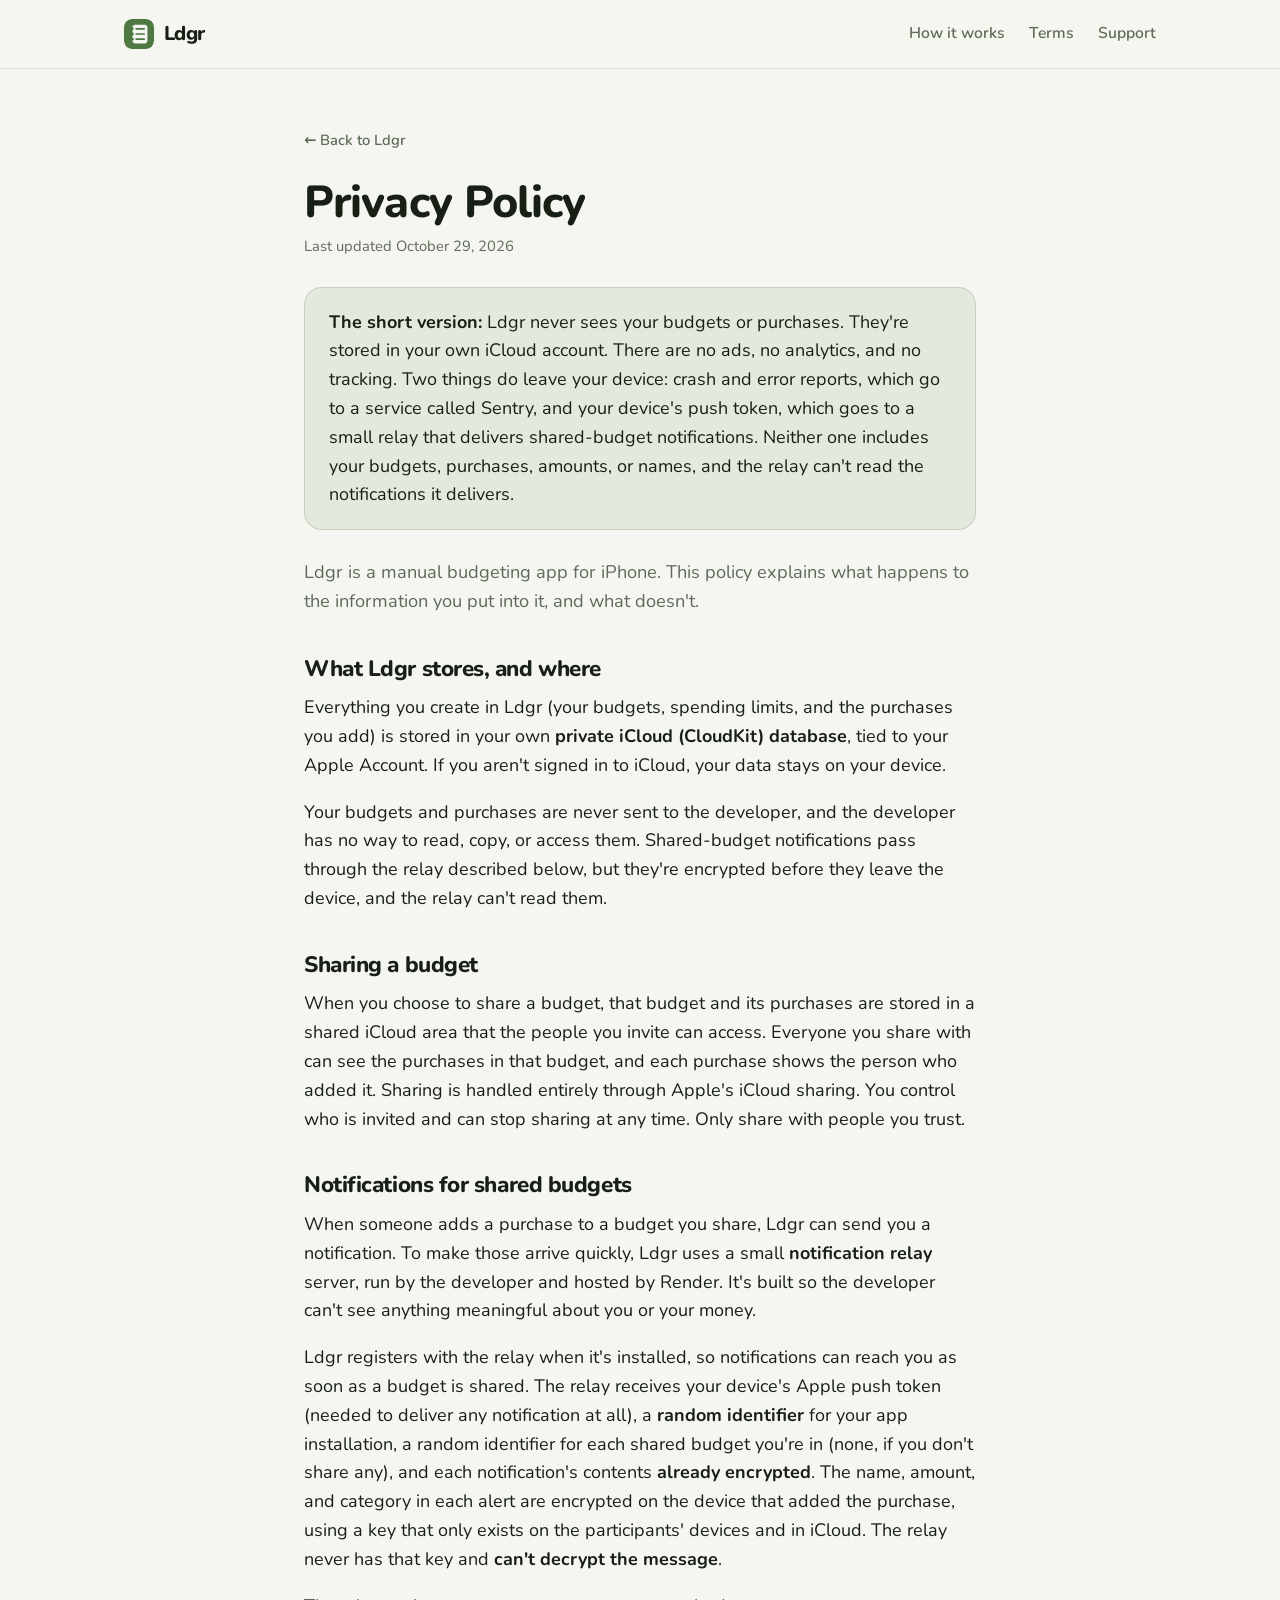
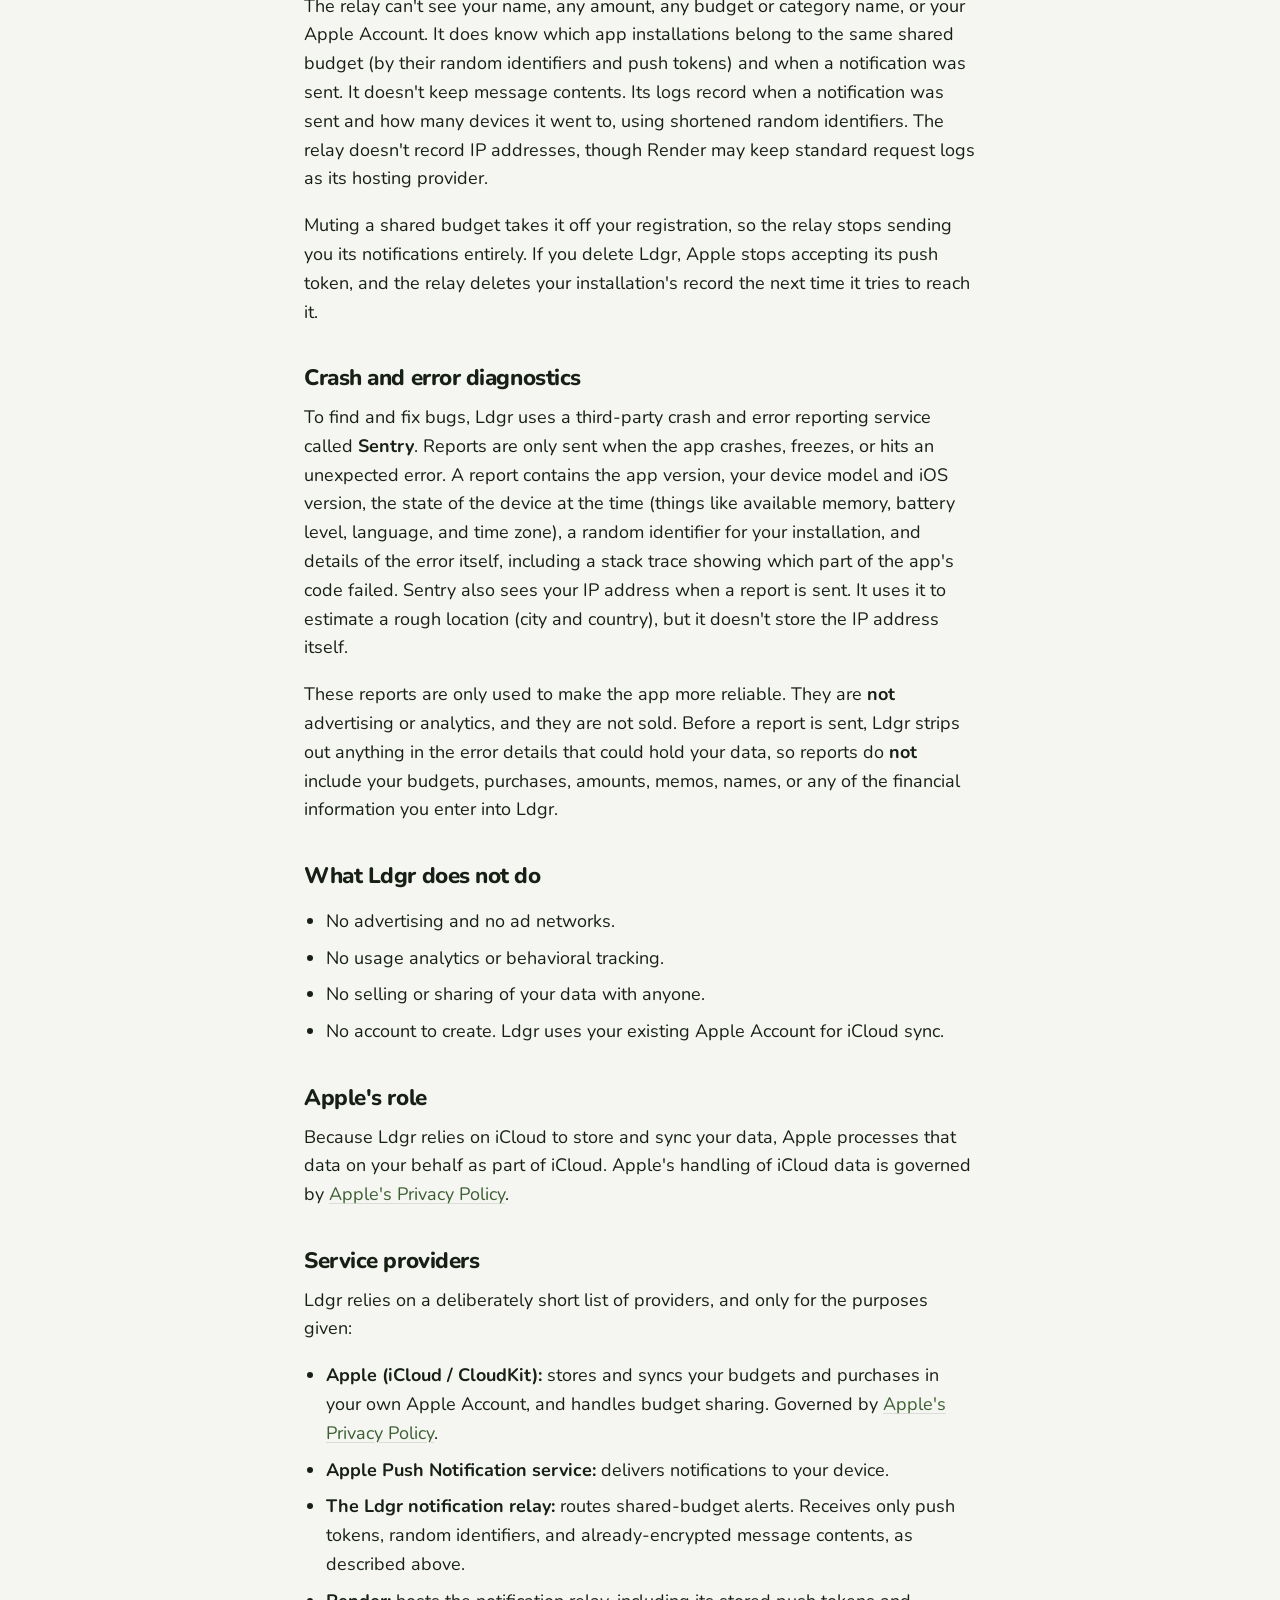
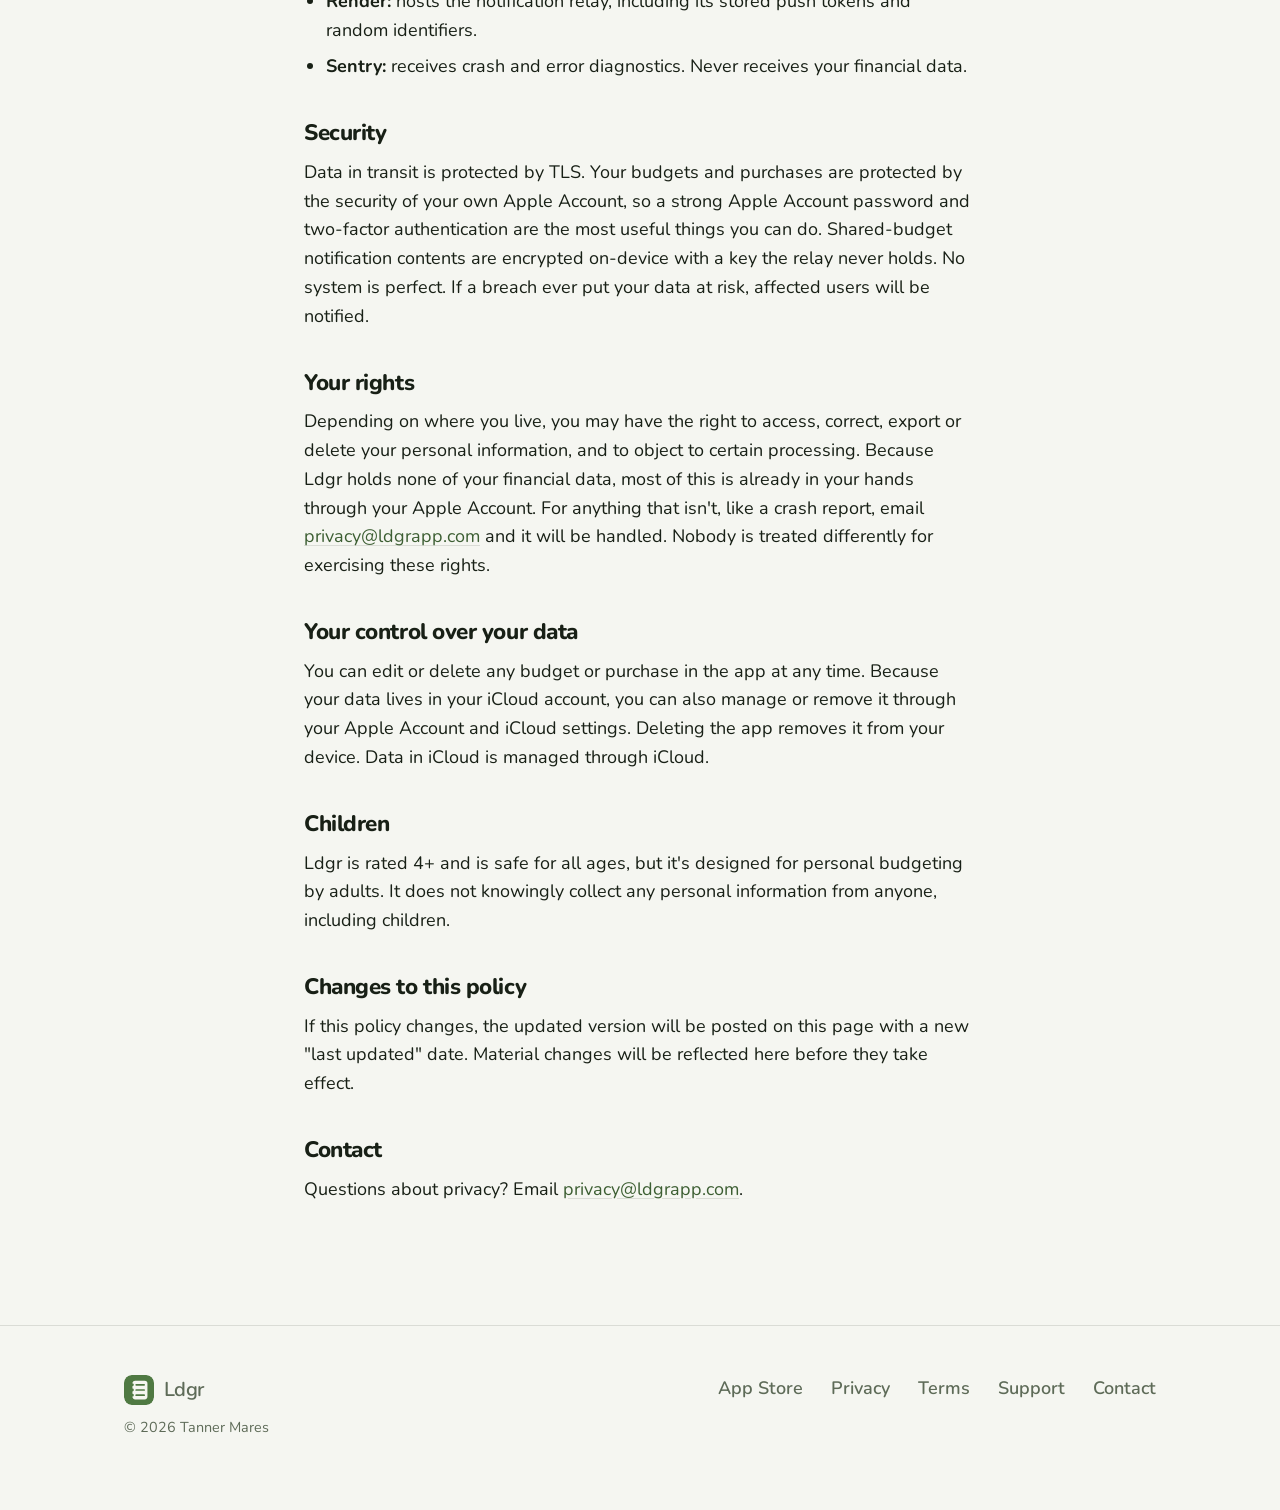
==== commit df156d82: "fix(site): Correct Privacy Claims, Rewrite Copy ## Why this was needed The privacy policy contradict" ====
--- a/privacy.html
+++ b/privacy.html
@@ -2,16 +2,16 @@
 <html lang="en">
 <meta charset="utf-8">
 <meta name="viewport" content="width=device-width, initial-scale=1">
-<title>Privacy Policy — Ldgr</title>
-<meta name="description" content="Ldgr collects no personal data. Everything you enter is stored in your own iCloud account, and shared-budget alerts are end-to-end encrypted. Read the full privacy policy.">
+<title>Privacy Policy · Ldgr</title>
+<meta name="description" content="Ldgr never sees your budgets or purchases. Everything you enter is stored in your own iCloud account, and shared-budget alerts are end-to-end encrypted. Read the full privacy policy.">
 <link rel="icon" href="favicon.svg" type="image/svg+xml">
 <link rel="apple-touch-icon" href="assets/app-icon.png">
 <meta name="apple-itunes-app" content="app-id=6476118269">
 <meta name="theme-color" content="#4F7942">
 <meta property="og:type" content="article">
 <meta property="og:site_name" content="Ldgr">
-<meta property="og:title" content="Privacy Policy — Ldgr">
-<meta property="og:description" content="Ldgr collects nothing about you. Your budgets and purchases live in your own iCloud account, and shared-budget alerts are end-to-end encrypted.">
+<meta property="og:title" content="Privacy Policy · Ldgr">
+<meta property="og:description" content="Ldgr never sees your budgets or purchases. They live in your own iCloud account, and shared-budget alerts are end-to-end encrypted.">
 <meta property="og:url" content="https://ldgrapp.com/privacy.html">
 <meta property="og:image" content="https://ldgrapp.com/assets/og-image.png">
 <meta property="og:image:secure_url" content="https://ldgrapp.com/assets/og-image.png">
@@ -20,8 +20,8 @@
 <meta property="og:image:height" content="1260">
 <meta property="og:image:alt" content="The Ldgr app showing $1,240 left to spend across four budgets.">
 <meta name="twitter:card" content="summary_large_image">
-<meta name="twitter:title" content="Privacy Policy — Ldgr">
-<meta name="twitter:description" content="Ldgr collects nothing about you. Your budgets and purchases live in your own iCloud account, and shared-budget alerts are end-to-end encrypted.">
+<meta name="twitter:title" content="Privacy Policy · Ldgr">
+<meta name="twitter:description" content="Ldgr never sees your budgets or purchases. They live in your own iCloud account, and shared-budget alerts are end-to-end encrypted.">
 <meta name="twitter:image" content="https://ldgrapp.com/assets/og-image.png">
 <link rel="preconnect" href="https://fonts.googleapis.com">
 <link rel="preconnect" href="https://fonts.gstatic.com" crossorigin>
@@ -43,36 +43,37 @@
   <div class="container">
     <a class="back" href="/">← Back to Ldgr</a>
     <h1>Privacy Policy</h1>
-    <p class="updated">Last updated July 19, 2026</p>
+    <p class="updated">Last updated October 29, 2026</p>
 
     <div class="callout">
-      <p><strong>The short version:</strong> Ldgr collects nothing about you. The budgets and purchases you enter are stored in your own iCloud account. There are no analytics, no ads, and no tracking. The only server Ldgr uses is a small relay that delivers shared-budget notifications, and it is end-to-end encrypted — the developer cannot see your financial data.</p>
+      <p><strong>The short version:</strong> Ldgr never sees your budgets or purchases. They're stored in your own iCloud account. There are no ads, no analytics, and no tracking. Two things do leave your device: crash and error reports, which go to a service called Sentry, and your device's push token, which goes to a small relay that delivers shared-budget notifications. Neither one includes your budgets, purchases, amounts, or names, and the relay can't read the notifications it delivers.</p>
     </div>
 
-    <p class="lead">Ldgr is a manual budgeting app for iPhone. This policy explains what happens to the information you put into it — and, just as importantly, what doesn't.</p>
+    <p class="lead">Ldgr is a manual budgeting app for iPhone. This policy explains what happens to the information you put into it, and what doesn't.</p>
 
     <h2>What Ldgr stores, and where</h2>
-    <p>Everything you create in Ldgr — your budgets, spending limits, and the purchases you add — is stored in your own <strong>private iCloud (CloudKit) database</strong>, tied to your Apple Account. If you aren't signed in to iCloud, your data simply stays on your device.</p>
-    <p>Your budgets and purchases are never sent to the developer, and the developer has no way to read, copy, or access them. The one small exception is the notification relay described below — and even it cannot read your data.</p>
+    <p>Everything you create in Ldgr (your budgets, spending limits, and the purchases you add) is stored in your own <strong>private iCloud (CloudKit) database</strong>, tied to your Apple Account. If you aren't signed in to iCloud, your data stays on your device.</p>
+    <p>Your budgets and purchases are never sent to the developer, and the developer has no way to read, copy, or access them. Shared-budget notifications pass through the relay described below, but they're encrypted before they leave the device, and the relay can't read them.</p>
 
     <h2>Sharing a budget</h2>
-    <p>When you choose to share a budget, that budget and its purchases are stored in a shared iCloud area that the people you invite can access. Everyone you share with can see the purchases in that budget, and each purchase is attributed to the person who added it. Sharing is handled entirely through Apple's iCloud sharing — you control who is invited and can stop sharing at any time. Only share with people you trust.</p>
+    <p>When you choose to share a budget, that budget and its purchases are stored in a shared iCloud area that the people you invite can access. Everyone you share with can see the purchases in that budget, and each purchase shows the person who added it. Sharing is handled entirely through Apple's iCloud sharing. You control who is invited and can stop sharing at any time. Only share with people you trust.</p>
 
     <h2>Notifications for shared budgets</h2>
-    <p>When someone adds a purchase to a budget you share, Ldgr sends you a notification. To make those notifications arrive promptly and reliably, Ldgr uses a small <strong>notification relay</strong> server. It is built so the developer cannot see anything meaningful about you or your money.</p>
-    <p>The relay receives only: your device's Apple push token (needed to deliver any notification at all), <strong>random, meaningless identifiers</strong> for your app installation and for each shared budget, and the notification's contents <strong>already encrypted</strong>. The name, amount, and category in each alert are encrypted on the device that created the purchase, using a key that exists only on the participants' devices and in your shared iCloud area — the relay never has that key and <strong>cannot decrypt the message</strong>.</p>
-    <p>What the relay cannot see: your name, any amount, any budget or category name, your Apple Account, or who is in a shared budget. It stores no message history — only what's needed to route the next notification. Muting a shared budget stops the relay from sending you its notifications entirely. If you never share a budget, the relay is never used.</p>
+    <p>When someone adds a purchase to a budget you share, Ldgr can send you a notification. To make those arrive quickly, Ldgr uses a small <strong>notification relay</strong> server, run by the developer and hosted by Render. It's built so the developer can't see anything meaningful about you or your money.</p>
+    <p>Ldgr registers with the relay when it's installed, so notifications can reach you as soon as a budget is shared. The relay receives your device's Apple push token (needed to deliver any notification at all), a <strong>random identifier</strong> for your app installation, a random identifier for each shared budget you're in (none, if you don't share any), and each notification's contents <strong>already encrypted</strong>. The name, amount, and category in each alert are encrypted on the device that added the purchase, using a key that only exists on the participants' devices and in iCloud. The relay never has that key and <strong>can't decrypt the message</strong>.</p>
+    <p>The relay can't see your name, any amount, any budget or category name, or your Apple Account. It does know which app installations belong to the same shared budget (by their random identifiers and push tokens) and when a notification was sent. It doesn't keep message contents. Its logs record when a notification was sent and how many devices it went to, using shortened random identifiers. The relay doesn't record IP addresses, though Render may keep standard request logs as its hosting provider.</p>
+    <p>Muting a shared budget takes it off your registration, so the relay stops sending you its notifications entirely. If you delete Ldgr, Apple stops accepting its push token, and the relay deletes your installation's record the next time it tries to reach it.</p>
 
     <h2>Crash and error diagnostics</h2>
-    <p>To find and fix bugs, Ldgr uses a third-party crash and error reporting service called <strong>Sentry</strong>. If the app crashes or hits an unexpected error, a technical diagnostic report may be sent to Sentry. That report contains information such as the app version, your device model, the iOS version, the state of the device at the time (things like available memory), and details of the error itself, including a stack trace showing which part of the app's code failed.</p>
-    <p>These reports are used only to make the app more reliable. They are <strong>not</strong> advertising or analytics, they are not sold, and they do <strong>not</strong> include your budgets, purchases, amounts, memos, names, or any of the financial information you enter into Ldgr.</p>
+    <p>To find and fix bugs, Ldgr uses a third-party crash and error reporting service called <strong>Sentry</strong>. Reports are only sent when the app crashes, freezes, or hits an unexpected error. A report contains the app version, your device model and iOS version, the state of the device at the time (things like available memory, battery level, language, and time zone), a random identifier for your installation, and details of the error itself, including a stack trace showing which part of the app's code failed. Sentry also sees your IP address when a report is sent. It uses it to estimate a rough location (city and country), but it doesn't store the IP address itself.</p>
+    <p>These reports are only used to make the app more reliable. They are <strong>not</strong> advertising or analytics, and they are not sold. Before a report is sent, Ldgr strips out anything in the error details that could hold your data, so reports do <strong>not</strong> include your budgets, purchases, amounts, memos, names, or any of the financial information you enter into Ldgr.</p>
 
     <h2>What Ldgr does not do</h2>
     <ul>
       <li>No advertising and no ad networks.</li>
       <li>No usage analytics or behavioral tracking.</li>
       <li>No selling or sharing of your data with anyone.</li>
-      <li>No account to create — Ldgr uses your existing Apple Account for iCloud sync.</li>
+      <li>No account to create. Ldgr uses your existing Apple Account for iCloud sync.</li>
     </ul>
 
     <h2>Apple's role</h2>
@@ -81,23 +82,24 @@
     <h2>Service providers</h2>
     <p>Ldgr relies on a deliberately short list of providers, and only for the purposes given:</p>
     <ul>
-      <li><strong>Apple (iCloud / CloudKit)</strong> — stores and syncs your budgets and purchases in your own Apple Account, and handles budget sharing. Governed by <a href="https://www.apple.com/legal/privacy/">Apple's Privacy Policy</a>.</li>
-      <li><strong>Apple Push Notification service</strong> — delivers notifications to your device.</li>
-      <li><strong>The Ldgr notification relay</strong> — routes shared-budget alerts. Receives only push tokens, random identifiers, and already-encrypted message contents, as described above.</li>
-      <li><strong>Sentry</strong> — receives crash and error diagnostics. Never receives your financial data.</li>
+      <li><strong>Apple (iCloud / CloudKit):</strong> stores and syncs your budgets and purchases in your own Apple Account, and handles budget sharing. Governed by <a href="https://www.apple.com/legal/privacy/">Apple's Privacy Policy</a>.</li>
+      <li><strong>Apple Push Notification service:</strong> delivers notifications to your device.</li>
+      <li><strong>The Ldgr notification relay:</strong> routes shared-budget alerts. Receives only push tokens, random identifiers, and already-encrypted message contents, as described above.</li>
+      <li><strong>Render:</strong> hosts the notification relay, including its stored push tokens and random identifiers.</li>
+      <li><strong>Sentry:</strong> receives crash and error diagnostics. Never receives your financial data.</li>
     </ul>
 
     <h2>Security</h2>
-    <p>Data in transit is protected by TLS. Your budgets and purchases are protected by the security of your own Apple Account — so a strong Apple Account password and two-factor authentication are the most useful things you can do. Shared-budget notification contents are encrypted on-device with a key the relay never holds. No system is perfect; if a breach ever put your data at risk, affected users will be notified.</p>
+    <p>Data in transit is protected by TLS. Your budgets and purchases are protected by the security of your own Apple Account, so a strong Apple Account password and two-factor authentication are the most useful things you can do. Shared-budget notification contents are encrypted on-device with a key the relay never holds. No system is perfect. If a breach ever put your data at risk, affected users will be notified.</p>
 
     <h2>Your rights</h2>
-    <p>Depending on where you live, you may have the right to access, correct, export or delete your personal information, and to object to certain processing. Because Ldgr holds none of your financial data, most of this is already in your hands through your Apple Account. For anything that isn't — a crash report, for instance — email <a href="mailto:privacy@ldgrapp.com">privacy@ldgrapp.com</a> and it will be actioned. Nobody is treated differently for exercising these rights.</p>
+    <p>Depending on where you live, you may have the right to access, correct, export or delete your personal information, and to object to certain processing. Because Ldgr holds none of your financial data, most of this is already in your hands through your Apple Account. For anything that isn't, like a crash report, email <a href="mailto:privacy@ldgrapp.com">privacy@ldgrapp.com</a> and it will be handled. Nobody is treated differently for exercising these rights.</p>
 
     <h2>Your control over your data</h2>
-    <p>You can edit or delete any budget or purchase directly in the app at any time. Because your data lives in your iCloud account, you can also manage or remove it through your Apple Account and iCloud settings. Deleting the app removes it from your device; data in iCloud is managed through iCloud.</p>
+    <p>You can edit or delete any budget or purchase in the app at any time. Because your data lives in your iCloud account, you can also manage or remove it through your Apple Account and iCloud settings. Deleting the app removes it from your device. Data in iCloud is managed through iCloud.</p>
 
     <h2>Children</h2>
-    <p>Ldgr is rated 4+ and is safe for all ages, but it is designed for personal budgeting by adults. It does not knowingly collect any personal information from anyone, including children.</p>
+    <p>Ldgr is rated 4+ and is safe for all ages, but it's designed for personal budgeting by adults. It does not knowingly collect any personal information from anyone, including children.</p>
 
     <h2>Changes to this policy</h2>
     <p>If this policy changes, the updated version will be posted on this page with a new "last updated" date. Material changes will be reflected here before they take effect.</p>
